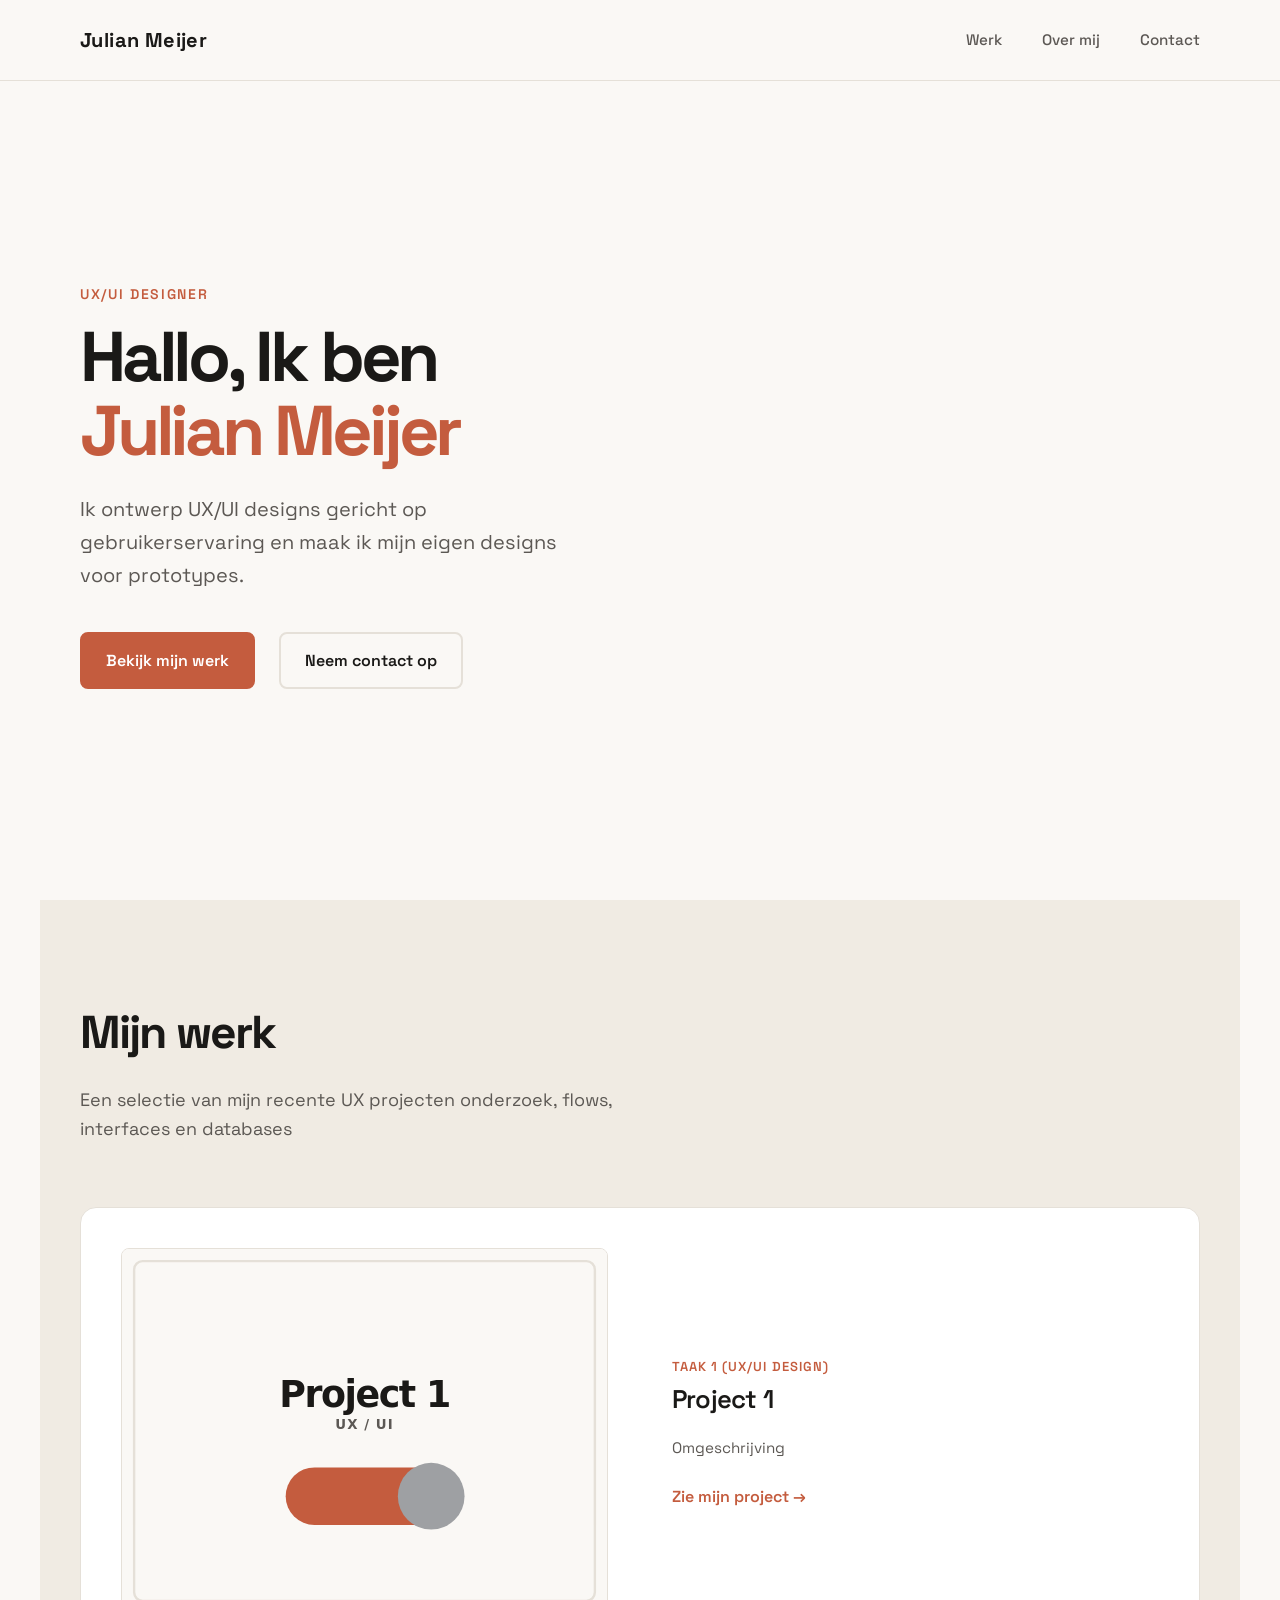
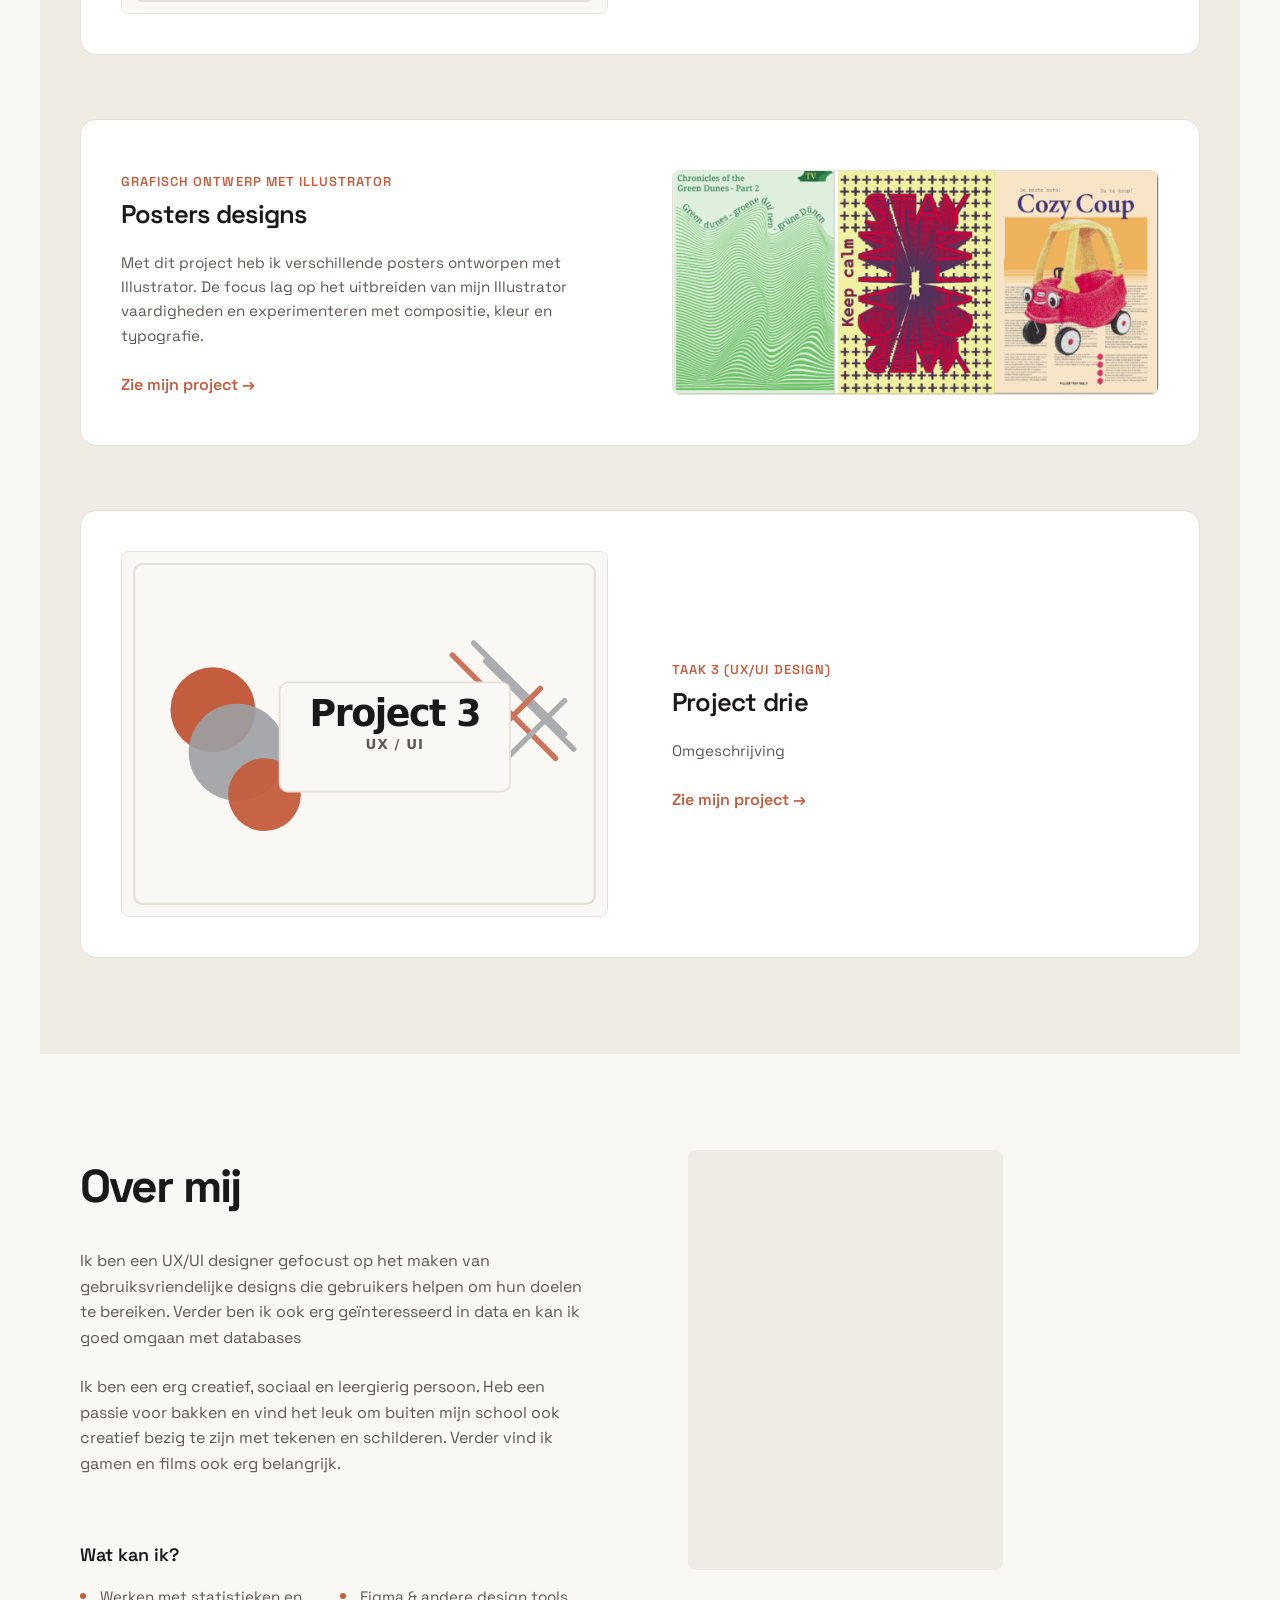
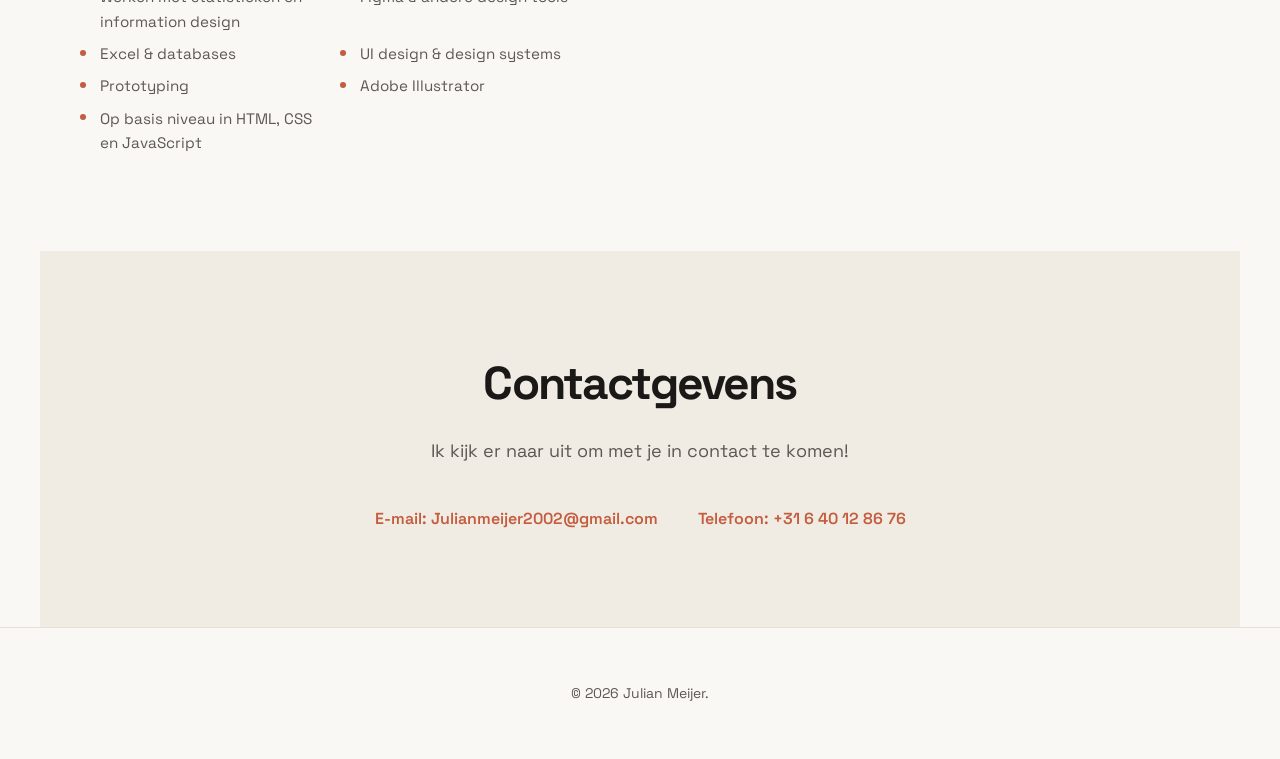
==== index.html @ 234d427e "Add files via upload" ====
<!DOCTYPE html>
<html lang="nl">
<head>
    <meta charset="UTF-8">
    <meta name="viewport" content="width=device-width, initial-scale=1.0">
    <title>Julian Meijer — UX Designer</title>
    <meta name="description" content="Portfolio van Julian Meijer — UX design, user research en product design.">
    <link rel="preconnect" href="https://fonts.googleapis.com">
    <link rel="preconnect" href="https://fonts.gstatic.com" crossorigin>
    <link href="https://fonts.googleapis.com/css2?family=Space+Grotesk:wght@300;400;500;600;700&display=swap" rel="stylesheet">
    <link rel="stylesheet" href="styles.css">
</head>
<body>
    <header class="header">
        <nav class="nav">
            <a href="#" class="logo">Julian Meijer</a>
            <ul class="nav-links">
                <li><a href="#work">Werk</a></li>
                <li><a href="#about">Over mij</a></li>
                <li><a href="#contact">Contact</a></li>
            </ul>
            <button class="nav-toggle" aria-label="Menu openen">
                <span></span>
                <span></span>
                <span></span>
            </button>
        </nav>
    </header>

    <main>
        <section class="hero">
            <p class="hero-label">UX/UI Designer</p>
            <h1 class="hero-title">Hallo, Ik ben<span class="name">Julian Meijer</span></h1>
            <p class="hero-desc">Ik ontwerp UX/UI designs gericht op gebruikerservaring en maak ik mijn eigen designs voor prototypes. </p>
            <div class="hero-cta">
                <a href="#work" class="btn btn-primary">Bekijk mijn werk</a>
                <a href="#contact" class="btn btn-ghost">Neem contact op</a>
            </div>
        </section>

        <section id="work" class="section work">
            <h2 class="section-title">Mijn werk</h2>
            <p class="section-intro">Een selectie van mijn recente UX projecten onderzoek, flows, interfaces en databases</p>

            <div class="projects">
                <article class="project-card" data-aos>
                    <div class="project-image">
                        <img class="project-image-img" src="assets/project-1.svg" alt="Project 1 cover">
                    </div>
                    <div class="project-content">
                        <span class="project-meta">TAAK 1 (UX/UI Design)</span>
                        <h3 class="project-title">Project 1</h3>
                        <p class="project-desc"> Omgeschrijving</p>
                        <a href="#" class="project-link">Zie mijn project →</a>
                    </div>
                </article>

                <article class="project-card" data-aos>
                    <div class="project-image">
                        <img class="project-image-img" src="assets/project_2.png" alt="Project 2 cover">
                    </div>
                    <div class="project-content">
                        <span class="project-meta">Grafisch ontwerp met illustrator</span>
                        <h3 class="project-title">Posters designs</h3>
                        <p class="project-desc"> Met dit project heb ik verschillende posters ontworpen met Illustrator. De focus lag op het uitbreiden van mijn Illustrator vaardigheden en experimenteren met compositie, kleur en typografie.</p>
                        <a href="project2.html" class="project-link">Zie mijn project →</a>
                    </div>
                </article>

                <article class="project-card" data-aos>
                    <div class="project-image">
                        <img class="project-image-img" src="assets/project-3.svg" alt="Project 3 cover">
                    </div>
                    <div class="project-content">
                        <span class="project-meta">TAAK 3 (UX/UI Design)</span>
                        <h3 class="project-title">Project drie</h3>
                        <p class="project-desc"> Omgeschrijving</p>
                        <a href="#" class="project-link">Zie mijn project →</a>
                    </div>
                </article>
            </div>
        </section>

        <section id="about" class="section about">
            <div class="about-grid">
                <div class="about-content">
                    <h2 class="section-title">Over mij</h2>
                    <p class="about-text">Ik ben een UX/UI designer gefocust op het maken van gebruiksvriendelijke designs die gebruikers helpen om hun doelen te bereiken. Verder ben ik ook erg geïnteresseerd in data en kan ik goed omgaan met databases</p>
                    <p class="about-text">Ik ben een erg creatief, sociaal en leergierig persoon. Heb een passie voor bakken en vind het leuk om buiten mijn school ook creatief bezig te zijn met tekenen en schilderen. Verder vind ik gamen en films ook erg belangrijk.</p>
                    <div class="skills">
                        <h3 class="skills-title">Wat kan ik?</h3>
                        <ul class="skills-list">
                            <li>Werken met statistieken en information design</li>
                            <li>Figma & andere design tools</li>
                            <li>Excel & databases</li>
                            <li>UI design & design systems</li>
                            <li>Prototyping</li>
                            <li>Adobe Illustrator</li>
                            <li>Op basis niveau in HTML, CSS en JavaScript</li>
                        </ul>
                    </div>
                </div>
                <div class="about-visual">
                    <div class="about-image-placeholder">
                    </div>
                </div>
            </div>
        </section>

        <section id="contact" class="section contact">
            <h2 class="section-title">Contactgevens</h2>
            <p class="contact-intro">Ik kijk er naar uit om met je in contact te komen!</p>
            <div class="contact-links">
                <a href="mailto:julianmeijer2002@gmail.com" class="contact-link">E-mail: Julianmeijer2002@gmail.com</a>
                <a href="tel:+31612345678" class="contact-link">Telefoon: +31 6 40 12 86 76</a>
            </div>
        </section>
    </main>

    <footer class="footer">
        <p>© <span id="year"></span> Julian Meijer. </p>
    </footer>

    <script src="script.js"></script>
</body>
</html>
---- styles.css ----
/* --- Variables --- */
:root {
    --bg: #faf8f5;
    --bg-alt: #f0ebe3;
    --text: #1a1917;
    --text-muted: #5c5854;
    --accent: #c45c3e;
    --accent-hover: #a84a2f;
    --border: #e5e0d8;
    --white: #fff;
    --font-sans: "Space Grotesk", system-ui, -apple-system, BlinkMacSystemFont, "Segoe UI", sans-serif;
    --font-serif: "Space Grotesk", system-ui, -apple-system, BlinkMacSystemFont, "Segoe UI", sans-serif;
    --space-xs: 0.5rem;
    --space-sm: 1rem;
    --space-md: 1.5rem;
    --space-lg: 2.5rem;
    --space-xl: 4rem;
    --space-2xl: 6rem;
    --radius: 8px;
    --radius-lg: 16px;
    --transition: 0.2s ease;
}

/* --- Reset & base --- */
*, *::before, *::after {
    box-sizing: border-box;
}

html {
    scroll-behavior: smooth;
}

body {
    margin: 0;
    font-family: var(--font-sans);
    font-size: 1rem;
    line-height: 1.6;
    color: var(--text);
    background: var(--bg);
    -webkit-font-smoothing: antialiased;
}

a {
    color: inherit;
    text-decoration: none;
}

ul {
    list-style: none;
    margin: 0;
    padding: 0;
}

img {
    max-width: 100%;
    height: auto;
    display: block;
}

.project-image-img {
    width: 100%;
    height: auto;
    border-radius: var(--radius);
    border: 1px solid var(--border);
}

/* Specifiek: afbeelding in project 2 iets compacter */
.project-card:nth-child(2) .project-image-img {
    max-height: 260px;
    margin-inline: auto;
    object-fit: contain;
}

/* Poster-galerij op project2-pagina */
.poster-gallery {
    display: grid;
    grid-template-columns: repeat(3, 1fr);
    gap: var(--space-md);
}

.poster-gallery .project-image-img {
    max-height: 420px;
    object-fit: contain;
    background: var(--bg);
}

@media (max-width: 900px) {
    .poster-gallery {
        grid-template-columns: 1fr;
    }
}

/* --- Header & nav --- */
.header {
    position: fixed;
    top: 0;
    left: 0;
    right: 0;
    z-index: 100;
    background: rgba(250, 248, 245, 0.9);
    backdrop-filter: blur(10px);
    border-bottom: 1px solid var(--border);
}

.nav {
    position: relative;
    display: flex;
    align-items: center;
    justify-content: space-between;
    max-width: 1200px;
    margin: 0 auto;
    padding: var(--space-md) var(--space-lg);
}

.logo {
    font-family: var(--font-serif);
    font-weight: 700;
    font-size: 1.25rem;
    letter-spacing: 0.02em;
}

.nav-links {
    display: flex;
    gap: var(--space-lg);
}

.nav-links a {
    font-size: 0.95rem;
    font-weight: 500;
    color: var(--text-muted);
    transition: color var(--transition);
}

.nav-links a:hover {
    color: var(--text);
}

.nav-toggle {
    display: none;
    flex-direction: column;
    gap: 6px;
    padding: 8px;
    background: none;
    border: none;
    cursor: pointer;
}

.nav-toggle span {
    width: 24px;
    height: 2px;
    background: var(--text);
}

/* --- Layout --- */
main {
    padding-top: 72px;
}

.section {
    max-width: 1200px;
    margin: 0 auto;
    padding: var(--space-2xl) var(--space-lg);
}

.section-title {
    font-family: var(--font-serif);
    font-size: clamp(2.1rem, 3.6vw, 2.9rem);
    font-weight: 700;
    margin: 0 0 var(--space-sm);
    letter-spacing: -0.04em;
}

.section-intro {
    font-size: 1.125rem;
    color: var(--text-muted);
    max-width: 560px;
    margin: 0 0 var(--space-xl);
}

/* --- Hero --- */
.hero {
    min-height: calc(100vh - 72px);
    display: flex;
    flex-direction: column;
    justify-content: center;
    max-width: 1200px;
    margin: 0 auto;
    padding: var(--space-2xl) var(--space-lg);
}

.hero-label {
    font-size: 0.875rem;
    font-weight: 600;
    text-transform: uppercase;
    letter-spacing: 0.12em;
    color: var(--accent);
    margin: 0 0 var(--space-sm);
}

.hero-title {
    font-family: var(--font-serif);
    font-size: clamp(2.8rem, 7vw, 4.4rem);
    font-weight: 700;
    line-height: 1.05;
    letter-spacing: -0.06em;
    margin: 0 0 var(--space-md);
}

.hero-title .name {
    display: block;
    color: var(--accent);
}

.hero-desc {
    font-size: 1.25rem;
    color: var(--text-muted);
    max-width: 520px;
    margin: 0 0 var(--space-lg);
    line-height: 1.65;
}

.hero-cta {
    display: flex;
    flex-wrap: wrap;
    gap: var(--space-md);
}

/* --- Buttons --- */
.btn {
    display: inline-flex;
    align-items: center;
    justify-content: center;
    padding: 0.875rem 1.5rem;
    font-family: var(--font-sans);
    font-size: 1rem;
    font-weight: 600;
    border-radius: var(--radius);
    transition: background var(--transition), color var(--transition), border-color var(--transition);
}

.btn-primary {
    background: var(--accent);
    color: var(--white);
    border: 2px solid var(--accent);
}

.btn-primary:hover {
    background: var(--accent-hover);
    border-color: var(--accent-hover);
}

.btn-ghost {
    background: transparent;
    color: var(--text);
    border: 2px solid var(--border);
}

.btn-ghost:hover {
    border-color: var(--text-muted);
    color: var(--text-muted);
}

/* --- Projects --- */
.work {
    background: var(--bg-alt);
}

.projects {
    display: flex;
    flex-direction: column;
    gap: var(--space-xl);
}

.project-card {
    display: grid;
    grid-template-columns: 1fr 1fr;
    gap: var(--space-xl);
    align-items: center;
    padding: var(--space-lg);
    background: var(--white);
    border-radius: var(--radius-lg);
    border: 1px solid var(--border);
    transition: box-shadow var(--transition), transform var(--transition);
}

.project-card:hover {
    box-shadow: 0 12px 40px rgba(0, 0, 0, 0.06);
}

.project-card:nth-child(even) .project-image {
    order: 2;
}

.project-card:nth-child(even) .project-content {
    order: 1;
}

.project-image-placeholder,
.about-image-placeholder {
    aspect-ratio: 4/3;
    background: var(--bg-alt);
    border-radius: var(--radius);
    display: flex;
    align-items: center;
    justify-content: center;
    color: var(--text-muted);
    font-size: 0.875rem;
}

.project-content {
    padding: var(--space-xs) 0;
}

.project-meta {
    font-size: 0.8125rem;
    font-weight: 600;
    text-transform: uppercase;
    letter-spacing: 0.08em;
    color: var(--accent);
    margin-bottom: var(--space-xs);
}

.project-title {
    font-family: var(--font-serif);
    font-size: 1.6rem;
    font-weight: 600;
    margin: 0 0 var(--space-sm);
    letter-spacing: -0.03em;
}

.project-desc {
    color: var(--text-muted);
    margin: 0 0 var(--space-md);
    font-size: 0.95rem;
}

.project-link {
    font-weight: 600;
    color: var(--accent);
    transition: color var(--transition);
}

.project-link:hover {
    color: var(--accent-hover);
}

/* --- About --- */
.about-grid {
    display: grid;
    grid-template-columns: 1fr 1fr;
    gap: var(--space-2xl);
    align-items: start;
}

.about-text {
    color: var(--text-muted);
    margin: 0 0 var(--space-md);
    max-width: 540px;
}

.about-text:first-of-type {
    margin-top: var(--space-md);
}

.skills {
    margin-top: var(--space-xl);
}

.skills-title {
    font-family: var(--font-serif);
    font-size: 1.125rem;
    font-weight: 600;
    margin: 0 0 var(--space-sm);
}

.skills-list {
    display: grid;
    grid-template-columns: 1fr 1fr;
    gap: var(--space-xs);
}

.skills-list li {
    font-size: 0.95rem;
    color: var(--text-muted);
    padding-left: 1.25rem;
    position: relative;
}

.skills-list li::before {
    content: "";
    position: absolute;
    left: 0;
    top: 0.5em;
    width: 6px;
    height: 6px;
    background: var(--accent);
    border-radius: 50%;
}

.about-image-placeholder {
    aspect-ratio: 3/4;
    max-height: 420px;
}

/* --- Contact --- */
.contact {
    background: var(--bg-alt);
    text-align: center;
}

.contact-intro {
    font-size: 1.125rem;
    color: var(--text-muted);
    margin: 0 0 var(--space-lg);
    max-width: 480px;
    margin-left: auto;
    margin-right: auto;
}

.contact-links {
    display: flex;
    flex-wrap: wrap;
    justify-content: center;
    gap: var(--space-lg);
}

.contact-link {
    font-weight: 600;
    color: var(--accent);
    transition: color var(--transition);
}

.contact-link:hover {
    color: var(--accent-hover);
}

/* --- Footer --- */
.footer {
    text-align: center;
    padding: var(--space-lg);
    font-size: 0.875rem;
    color: var(--text-muted);
    border-top: 1px solid var(--border);
}

/* --- Responsive --- */
@media (max-width: 900px) {
    .project-card,
    .project-card:nth-child(even) .project-image {
        grid-template-columns: 1fr;
        gap: var(--space-md);
    }

    .project-card:nth-child(even) .project-image,
    .project-card:nth-child(even) .project-content {
        order: unset;
    }

    .about-grid {
        grid-template-columns: 1fr;
    }

    .about-visual {
        order: -1;
    }

    .about-image-placeholder {
        max-height: 320px;
    }

    .skills-list {
        grid-template-columns: 1fr;
    }
}

@media (max-width: 640px) {
    .nav-links {
        display: none;
    }

    .nav-links.is-open {
        display: flex;
        position: absolute;
        top: 100%;
        left: 0;
        right: 0;
        flex-direction: column;
        gap: 0;
        padding: var(--space-md);
        background: var(--bg);
        border-bottom: 1px solid var(--border);
    }

    .nav-links.is-open a {
        padding: var(--space-sm);
    }

    .nav-toggle {
        display: flex;
    }

    .hero-cta {
        flex-direction: column;
    }

    .btn {
        width: 100%;
    }

    .section {
        padding: var(--space-xl) var(--space-md);
    }

    .contact-links {
        flex-direction: column;
    }
}
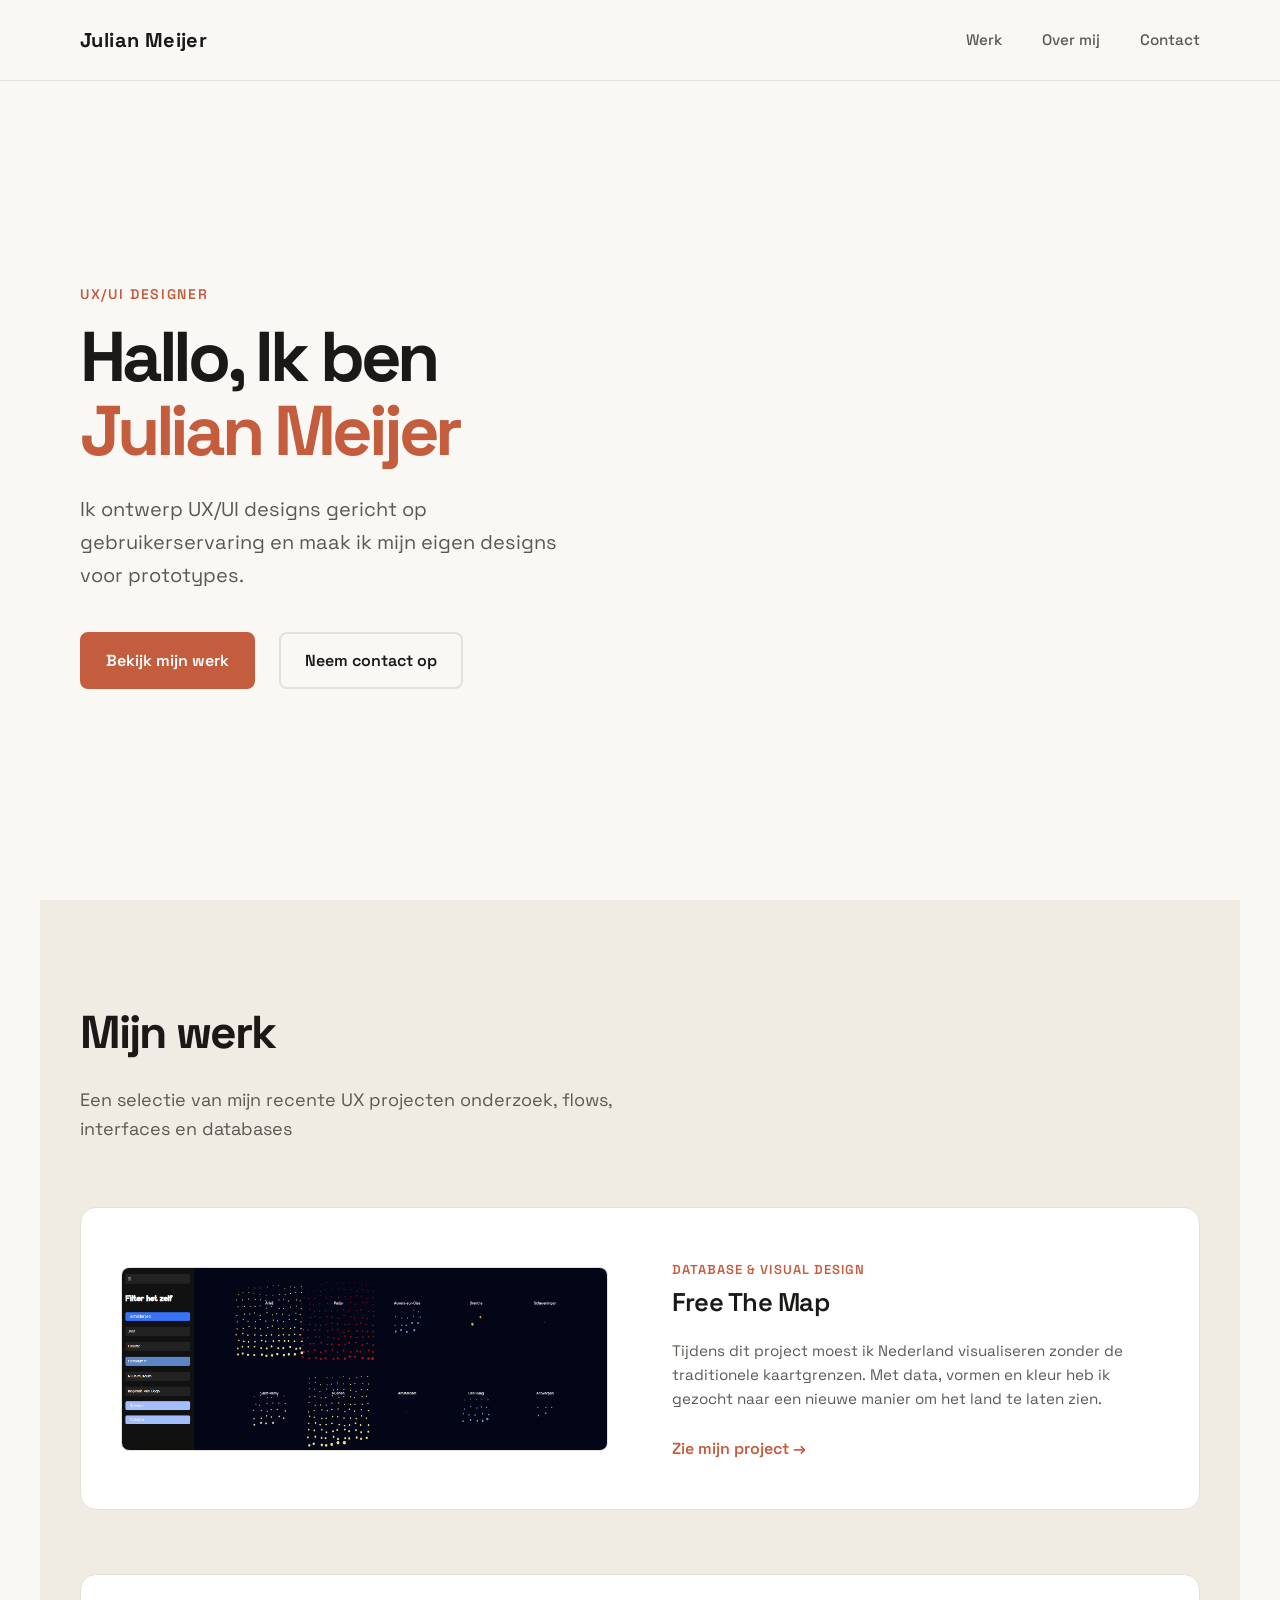
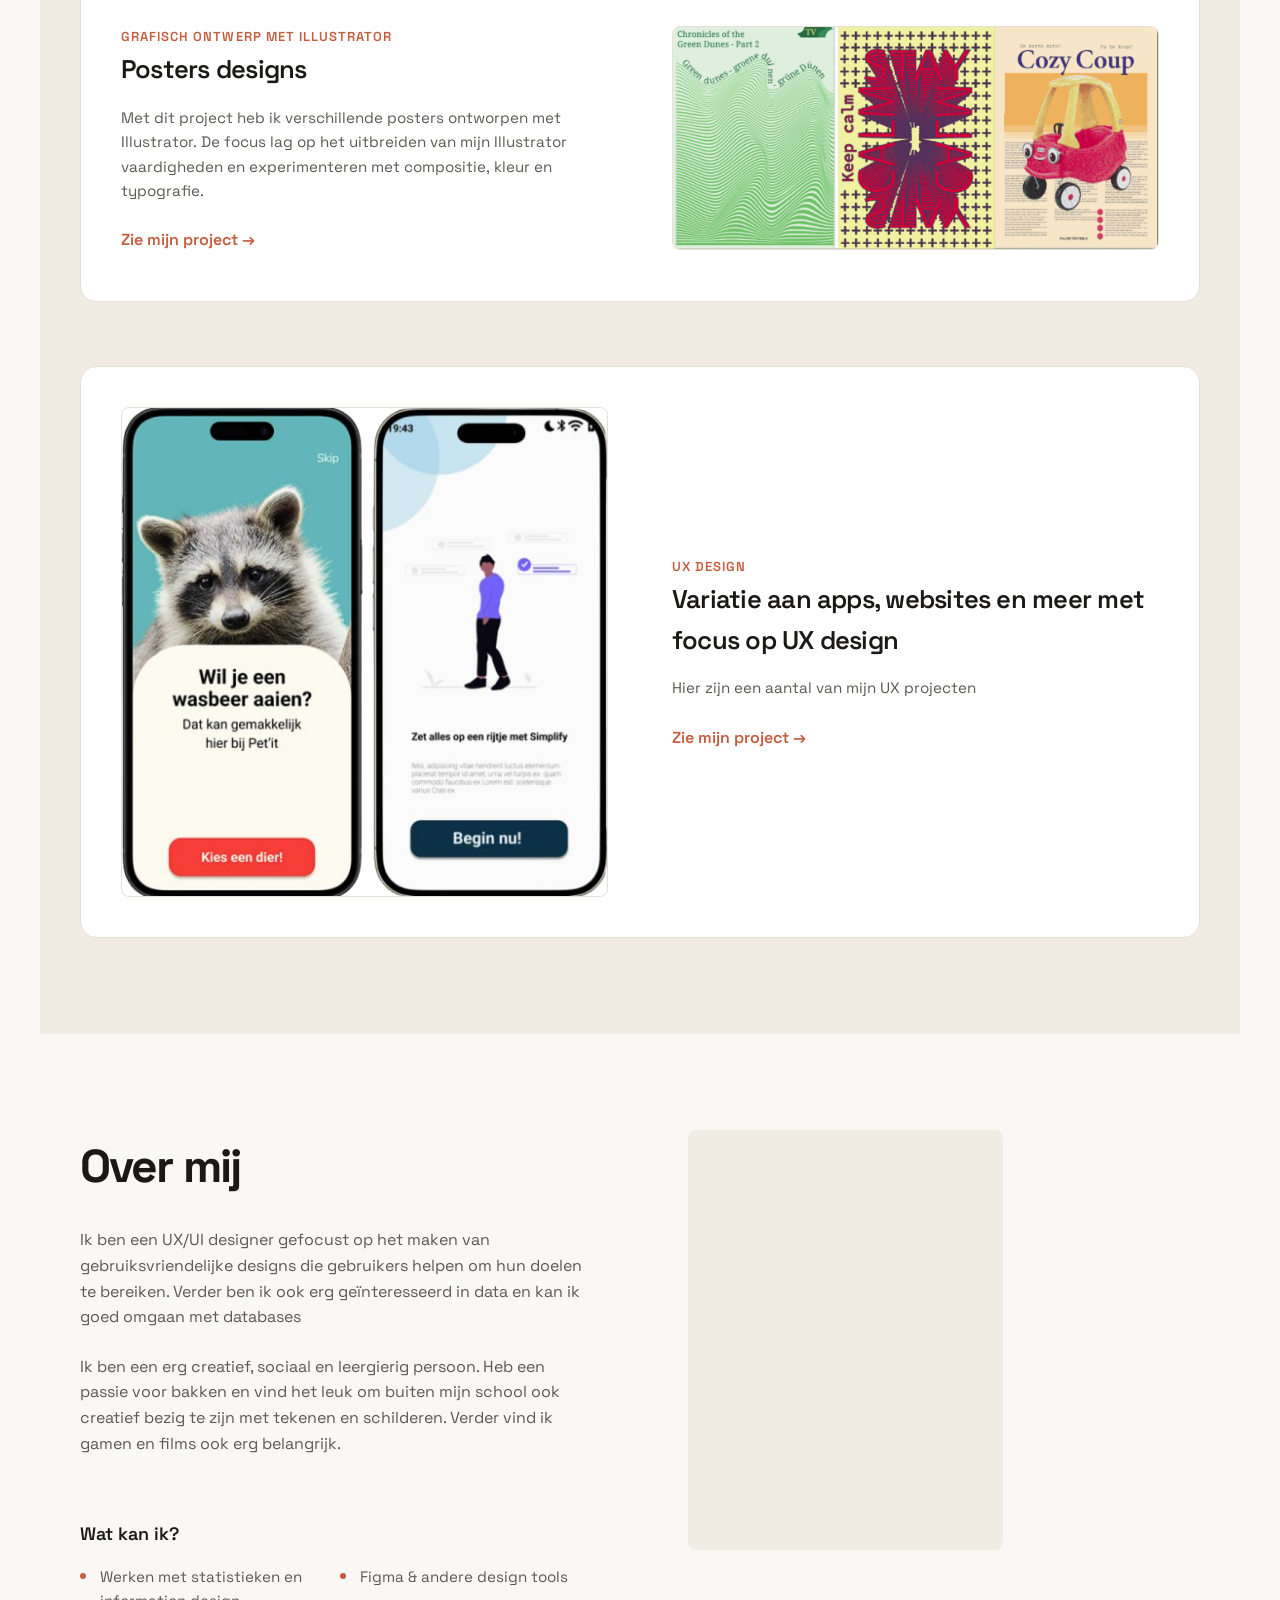
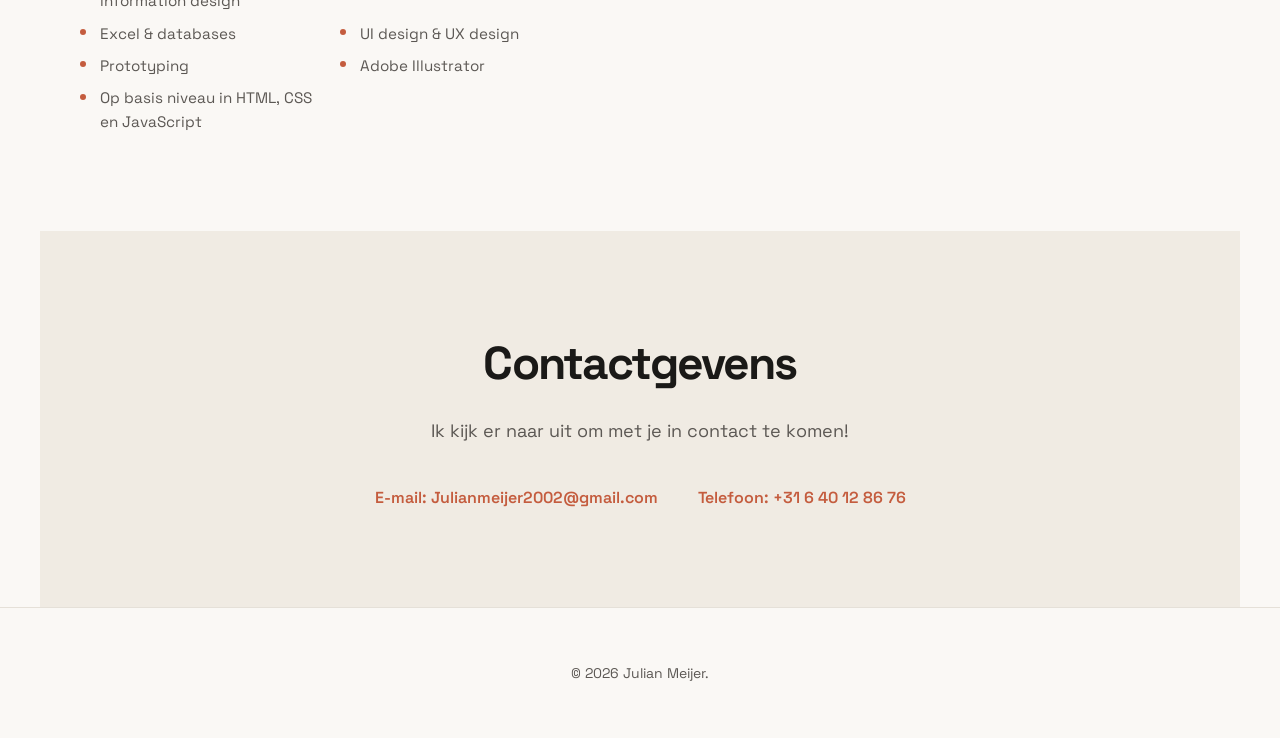
==== commit 35d34b62: "Add files via upload" ====
--- a/index.html
+++ b/index.html
@@ -45,13 +45,13 @@
             <div class="projects">
                 <article class="project-card" data-aos>
                     <div class="project-image">
-                        <img class="project-image-img" src="assets/project-1.svg" alt="Project 1 cover">
+                        <img class="project-image-img" src="assets/Project1.png" alt="Project 1 cover">
                     </div>
                     <div class="project-content">
-                        <span class="project-meta">TAAK 1 (UX/UI Design)</span>
-                        <h3 class="project-title">Project 1</h3>
-                        <p class="project-desc"> Omgeschrijving</p>
-                        <a href="#" class="project-link">Zie mijn project →</a>
+                        <span class="project-meta">Database & Visual design</span>
+                        <h3 class="project-title">Free The Map</h3>
+                        <p class="project-desc">Tijdens dit project moest ik Nederland visualiseren zonder de traditionele kaartgrenzen. Met data, vormen en kleur heb ik gezocht naar een nieuwe manier om het land te laten zien.</p>
+                        <a href="project1.html" class="project-link">Zie mijn project →</a>
                     </div>
                 </article>
 
@@ -69,13 +69,13 @@
 
                 <article class="project-card" data-aos>
                     <div class="project-image">
-                        <img class="project-image-img" src="assets/project-3.svg" alt="Project 3 cover">
+                        <img class="project-image-img" src="assets/project3.png" alt="Project 3 cover">
                     </div>
                     <div class="project-content">
-                        <span class="project-meta">TAAK 3 (UX/UI Design)</span>
-                        <h3 class="project-title">Project drie</h3>
-                        <p class="project-desc"> Omgeschrijving</p>
-                        <a href="#" class="project-link">Zie mijn project →</a>
+                        <span class="project-meta">UX Design</span>
+                        <h3 class="project-title">Variatie aan apps, websites en meer met focus op UX design</h3>
+                        <p class="project-desc">Hier zijn een aantal van mijn UX projecten</p>
+                        <a href="project3.html" class="project-link">Zie mijn project →</a>
                     </div>
                 </article>
             </div>
@@ -93,7 +93,7 @@
                             <li>Werken met statistieken en information design</li>
                             <li>Figma & andere design tools</li>
                             <li>Excel & databases</li>
-                            <li>UI design & design systems</li>
+                            <li>UI design & UX design</li>
                             <li>Prototyping</li>
                             <li>Adobe Illustrator</li>
                             <li>Op basis niveau in HTML, CSS en JavaScript</li>
--- a/styles.css
+++ b/styles.css
@@ -1,517 +1,632 @@
-/* --- Variables --- */
-:root {
-    --bg: #faf8f5;
-    --bg-alt: #f0ebe3;
-    --text: #1a1917;
-    --text-muted: #5c5854;
-    --accent: #c45c3e;
-    --accent-hover: #a84a2f;
-    --border: #e5e0d8;
-    --white: #fff;
-    --font-sans: "Space Grotesk", system-ui, -apple-system, BlinkMacSystemFont, "Segoe UI", sans-serif;
-    --font-serif: "Space Grotesk", system-ui, -apple-system, BlinkMacSystemFont, "Segoe UI", sans-serif;
-    --space-xs: 0.5rem;
-    --space-sm: 1rem;
-    --space-md: 1.5rem;
-    --space-lg: 2.5rem;
-    --space-xl: 4rem;
-    --space-2xl: 6rem;
-    --radius: 8px;
-    --radius-lg: 16px;
-    --transition: 0.2s ease;
-}
-
-/* --- Reset & base --- */
-*, *::before, *::after {
-    box-sizing: border-box;
-}
-
-html {
-    scroll-behavior: smooth;
-}
-
-body {
-    margin: 0;
-    font-family: var(--font-sans);
-    font-size: 1rem;
-    line-height: 1.6;
-    color: var(--text);
-    background: var(--bg);
-    -webkit-font-smoothing: antialiased;
-}
-
-a {
-    color: inherit;
-    text-decoration: none;
-}
-
-ul {
-    list-style: none;
-    margin: 0;
-    padding: 0;
-}
-
-img {
-    max-width: 100%;
-    height: auto;
-    display: block;
-}
-
-.project-image-img {
-    width: 100%;
-    height: auto;
-    border-radius: var(--radius);
-    border: 1px solid var(--border);
-}
-
-/* Specifiek: afbeelding in project 2 iets compacter */
-.project-card:nth-child(2) .project-image-img {
-    max-height: 260px;
-    margin-inline: auto;
-    object-fit: contain;
-}
-
-/* Poster-galerij op project2-pagina */
-.poster-gallery {
-    display: grid;
-    grid-template-columns: repeat(3, 1fr);
-    gap: var(--space-md);
-}
-
-.poster-gallery .project-image-img {
-    max-height: 420px;
-    object-fit: contain;
-    background: var(--bg);
-}
-
-@media (max-width: 900px) {
-    .poster-gallery {
-        grid-template-columns: 1fr;
-    }
-}
-
-/* --- Header & nav --- */
-.header {
-    position: fixed;
-    top: 0;
-    left: 0;
-    right: 0;
-    z-index: 100;
-    background: rgba(250, 248, 245, 0.9);
-    backdrop-filter: blur(10px);
-    border-bottom: 1px solid var(--border);
-}
-
-.nav {
-    position: relative;
-    display: flex;
-    align-items: center;
-    justify-content: space-between;
-    max-width: 1200px;
-    margin: 0 auto;
-    padding: var(--space-md) var(--space-lg);
-}
-
-.logo {
-    font-family: var(--font-serif);
-    font-weight: 700;
-    font-size: 1.25rem;
-    letter-spacing: 0.02em;
-}
-
-.nav-links {
-    display: flex;
-    gap: var(--space-lg);
-}
-
-.nav-links a {
-    font-size: 0.95rem;
-    font-weight: 500;
-    color: var(--text-muted);
-    transition: color var(--transition);
-}
-
-.nav-links a:hover {
-    color: var(--text);
-}
-
-.nav-toggle {
-    display: none;
-    flex-direction: column;
-    gap: 6px;
-    padding: 8px;
-    background: none;
-    border: none;
-    cursor: pointer;
-}
-
-.nav-toggle span {
-    width: 24px;
-    height: 2px;
-    background: var(--text);
-}
-
-/* --- Layout --- */
-main {
-    padding-top: 72px;
-}
-
-.section {
-    max-width: 1200px;
-    margin: 0 auto;
-    padding: var(--space-2xl) var(--space-lg);
-}
-
-.section-title {
-    font-family: var(--font-serif);
-    font-size: clamp(2.1rem, 3.6vw, 2.9rem);
-    font-weight: 700;
-    margin: 0 0 var(--space-sm);
-    letter-spacing: -0.04em;
-}
-
-.section-intro {
-    font-size: 1.125rem;
-    color: var(--text-muted);
-    max-width: 560px;
-    margin: 0 0 var(--space-xl);
-}
-
-/* --- Hero --- */
-.hero {
-    min-height: calc(100vh - 72px);
-    display: flex;
-    flex-direction: column;
-    justify-content: center;
-    max-width: 1200px;
-    margin: 0 auto;
-    padding: var(--space-2xl) var(--space-lg);
-}
-
-.hero-label {
-    font-size: 0.875rem;
-    font-weight: 600;
-    text-transform: uppercase;
-    letter-spacing: 0.12em;
-    color: var(--accent);
-    margin: 0 0 var(--space-sm);
-}
-
-.hero-title {
-    font-family: var(--font-serif);
-    font-size: clamp(2.8rem, 7vw, 4.4rem);
-    font-weight: 700;
-    line-height: 1.05;
-    letter-spacing: -0.06em;
-    margin: 0 0 var(--space-md);
-}
-
-.hero-title .name {
-    display: block;
-    color: var(--accent);
-}
-
-.hero-desc {
-    font-size: 1.25rem;
-    color: var(--text-muted);
-    max-width: 520px;
-    margin: 0 0 var(--space-lg);
-    line-height: 1.65;
-}
-
-.hero-cta {
-    display: flex;
-    flex-wrap: wrap;
-    gap: var(--space-md);
-}
-
-/* --- Buttons --- */
-.btn {
-    display: inline-flex;
-    align-items: center;
-    justify-content: center;
-    padding: 0.875rem 1.5rem;
-    font-family: var(--font-sans);
-    font-size: 1rem;
-    font-weight: 600;
-    border-radius: var(--radius);
-    transition: background var(--transition), color var(--transition), border-color var(--transition);
-}
-
-.btn-primary {
-    background: var(--accent);
-    color: var(--white);
-    border: 2px solid var(--accent);
-}
-
-.btn-primary:hover {
-    background: var(--accent-hover);
-    border-color: var(--accent-hover);
-}
-
-.btn-ghost {
-    background: transparent;
-    color: var(--text);
-    border: 2px solid var(--border);
-}
-
-.btn-ghost:hover {
-    border-color: var(--text-muted);
-    color: var(--text-muted);
-}
-
-/* --- Projects --- */
-.work {
-    background: var(--bg-alt);
-}
-
-.projects {
-    display: flex;
-    flex-direction: column;
-    gap: var(--space-xl);
-}
-
-.project-card {
-    display: grid;
-    grid-template-columns: 1fr 1fr;
-    gap: var(--space-xl);
-    align-items: center;
-    padding: var(--space-lg);
-    background: var(--white);
-    border-radius: var(--radius-lg);
-    border: 1px solid var(--border);
-    transition: box-shadow var(--transition), transform var(--transition);
-}
-
-.project-card:hover {
-    box-shadow: 0 12px 40px rgba(0, 0, 0, 0.06);
-}
-
-.project-card:nth-child(even) .project-image {
-    order: 2;
-}
-
-.project-card:nth-child(even) .project-content {
-    order: 1;
-}
-
-.project-image-placeholder,
-.about-image-placeholder {
-    aspect-ratio: 4/3;
-    background: var(--bg-alt);
-    border-radius: var(--radius);
-    display: flex;
-    align-items: center;
-    justify-content: center;
-    color: var(--text-muted);
-    font-size: 0.875rem;
-}
-
-.project-content {
-    padding: var(--space-xs) 0;
-}
-
-.project-meta {
-    font-size: 0.8125rem;
-    font-weight: 600;
-    text-transform: uppercase;
-    letter-spacing: 0.08em;
-    color: var(--accent);
-    margin-bottom: var(--space-xs);
-}
-
-.project-title {
-    font-family: var(--font-serif);
-    font-size: 1.6rem;
-    font-weight: 600;
-    margin: 0 0 var(--space-sm);
-    letter-spacing: -0.03em;
-}
-
-.project-desc {
-    color: var(--text-muted);
-    margin: 0 0 var(--space-md);
-    font-size: 0.95rem;
-}
-
-.project-link {
-    font-weight: 600;
-    color: var(--accent);
-    transition: color var(--transition);
-}
-
-.project-link:hover {
-    color: var(--accent-hover);
-}
-
-/* --- About --- */
-.about-grid {
-    display: grid;
-    grid-template-columns: 1fr 1fr;
-    gap: var(--space-2xl);
-    align-items: start;
-}
-
-.about-text {
-    color: var(--text-muted);
-    margin: 0 0 var(--space-md);
-    max-width: 540px;
-}
-
-.about-text:first-of-type {
-    margin-top: var(--space-md);
-}
-
-.skills {
-    margin-top: var(--space-xl);
-}
-
-.skills-title {
-    font-family: var(--font-serif);
-    font-size: 1.125rem;
-    font-weight: 600;
-    margin: 0 0 var(--space-sm);
-}
-
-.skills-list {
-    display: grid;
-    grid-template-columns: 1fr 1fr;
-    gap: var(--space-xs);
-}
-
-.skills-list li {
-    font-size: 0.95rem;
-    color: var(--text-muted);
-    padding-left: 1.25rem;
-    position: relative;
-}
-
-.skills-list li::before {
-    content: "";
-    position: absolute;
-    left: 0;
-    top: 0.5em;
-    width: 6px;
-    height: 6px;
-    background: var(--accent);
-    border-radius: 50%;
-}
-
-.about-image-placeholder {
-    aspect-ratio: 3/4;
-    max-height: 420px;
-}
-
-/* --- Contact --- */
-.contact {
-    background: var(--bg-alt);
-    text-align: center;
-}
-
-.contact-intro {
-    font-size: 1.125rem;
-    color: var(--text-muted);
-    margin: 0 0 var(--space-lg);
-    max-width: 480px;
-    margin-left: auto;
-    margin-right: auto;
-}
-
-.contact-links {
-    display: flex;
-    flex-wrap: wrap;
-    justify-content: center;
-    gap: var(--space-lg);
-}
-
-.contact-link {
-    font-weight: 600;
-    color: var(--accent);
-    transition: color var(--transition);
-}
-
-.contact-link:hover {
-    color: var(--accent-hover);
-}
-
-/* --- Footer --- */
-.footer {
-    text-align: center;
-    padding: var(--space-lg);
-    font-size: 0.875rem;
-    color: var(--text-muted);
-    border-top: 1px solid var(--border);
-}
-
-/* --- Responsive --- */
-@media (max-width: 900px) {
-    .project-card,
-    .project-card:nth-child(even) .project-image {
-        grid-template-columns: 1fr;
-        gap: var(--space-md);
-    }
-
-    .project-card:nth-child(even) .project-image,
-    .project-card:nth-child(even) .project-content {
-        order: unset;
-    }
-
-    .about-grid {
-        grid-template-columns: 1fr;
-    }
-
-    .about-visual {
-        order: -1;
-    }
-
-    .about-image-placeholder {
-        max-height: 320px;
-    }
-
-    .skills-list {
-        grid-template-columns: 1fr;
-    }
-}
-
-@media (max-width: 640px) {
-    .nav-links {
-        display: none;
-    }
-
-    .nav-links.is-open {
-        display: flex;
-        position: absolute;
-        top: 100%;
-        left: 0;
-        right: 0;
-        flex-direction: column;
-        gap: 0;
-        padding: var(--space-md);
-        background: var(--bg);
-        border-bottom: 1px solid var(--border);
-    }
-
-    .nav-links.is-open a {
-        padding: var(--space-sm);
-    }
-
-    .nav-toggle {
-        display: flex;
-    }
-
-    .hero-cta {
-        flex-direction: column;
-    }
-
-    .btn {
-        width: 100%;
-    }
-
-    .section {
-        padding: var(--space-xl) var(--space-md);
-    }
-
-    .contact-links {
-        flex-direction: column;
-    }
-}
+/* --- Variables --- */
+:root {
+    --bg: #faf8f5;
+    --bg-alt: #f0ebe3;
+    --text: #1a1917;
+    --text-muted: #5c5854;
+    --accent: #c45c3e;
+    --accent-hover: #a84a2f;
+    --border: #e5e0d8;
+    --white: #fff;
+    --font-sans: "Space Grotesk", system-ui, -apple-system, BlinkMacSystemFont, "Segoe UI", sans-serif;
+    --font-serif: "Space Grotesk", system-ui, -apple-system, BlinkMacSystemFont, "Segoe UI", sans-serif;
+    --space-xs: 0.5rem;
+    --space-sm: 1rem;
+    --space-md: 1.5rem;
+    --space-lg: 2.5rem;
+    --space-xl: 4rem;
+    --space-2xl: 6rem;
+    --radius: 8px;
+    --radius-lg: 16px;
+    --transition: 0.2s ease;
+}
+
+/* --- Reset & base --- */
+*, *::before, *::after {
+    box-sizing: border-box;
+}
+
+html {
+    scroll-behavior: smooth;
+}
+
+body {
+    margin: 0;
+    font-family: var(--font-sans);
+    font-size: 1rem;
+    line-height: 1.6;
+    color: var(--text);
+    background: var(--bg);
+    -webkit-font-smoothing: antialiased;
+}
+
+a {
+    color: inherit;
+    text-decoration: none;
+}
+
+ul {
+    list-style: none;
+    margin: 0;
+    padding: 0;
+}
+
+img {
+    max-width: 100%;
+    height: auto;
+    display: block;
+}
+
+.project-image-img {
+    width: 100%;
+    height: auto;
+    border-radius: var(--radius);
+    border: 1px solid var(--border);
+}
+
+/* Specifiek: afbeelding in project 2 iets compacter */
+.project-card:nth-child(2) .project-image-img {
+    max-height: 260px;
+    margin-inline: auto;
+    object-fit: contain;
+}
+
+/* Poster-carousel op project2-pagina */
+.poster-carousel {
+    position: relative;
+    overflow: hidden;
+}
+
+.poster-carousel-track {
+    display: flex;
+    transition: transform 0.4s var(--transition);
+}
+
+.poster-slide {
+    flex: 0 0 100%;
+    opacity: 0;
+    transition: opacity 0.3s var(--transition);
+}
+
+.poster-slide.is-active {
+    opacity: 1;
+}
+
+.poster-slide .project-image-img {
+    max-height: 420px;
+    object-fit: contain;
+    background: var(--bg);
+}
+
+.poster-carousel-btn {
+    position: absolute;
+    top: 50%;
+    transform: translateY(-50%);
+    z-index: 2;
+    width: 32px;
+    height: 32px;
+    border-radius: 999px;
+    border: 1px solid var(--border);
+    background: rgba(250, 248, 245, 0.9);
+    color: var(--text);
+    display: flex;
+    align-items: center;
+    justify-content: center;
+    cursor: pointer;
+    font-size: 1.25rem;
+    padding: 0;
+}
+
+.poster-carousel-btn--prev {
+    left: 8px;
+}
+
+.poster-carousel-btn--next {
+    right: 8px;
+}
+
+@media (max-width: 900px) {
+    .poster-slide .project-image-img {
+        max-height: 360px;
+    }
+}
+
+.poster-caption {
+    margin-top: var(--space-sm);
+    font-size: 0.9rem;
+    color: var(--text-muted);
+}
+
+/* Lightbox (vergrote afbeelding) */
+.lightbox {
+    position: fixed;
+    inset: 0;
+    display: none;
+    align-items: center;
+    justify-content: center;
+    z-index: 200;
+}
+
+.lightbox.is-open {
+    display: flex;
+}
+
+.lightbox-backdrop {
+    position: absolute;
+    inset: 0;
+    background: rgba(0, 0, 0, 0.5);
+}
+
+.lightbox-dialog {
+    position: relative;
+    z-index: 1;
+    max-width: min(960px, 90vw);
+    max-height: min(640px, 80vh);
+    background: var(--bg);
+    border-radius: var(--radius-lg);
+    padding: var(--space-md);
+    box-shadow: 0 18px 60px rgba(0, 0, 0, 0.4);
+    display: flex;
+    flex-direction: column;
+    gap: var(--space-sm);
+}
+
+.lightbox-img {
+    width: 100%;
+    height: 100%;
+    object-fit: contain;
+    border-radius: var(--radius);
+}
+
+.lightbox-caption {
+    font-size: 0.95rem;
+    color: var(--text-muted);
+}
+
+.lightbox-close {
+    position: absolute;
+    top: 8px;
+    right: 8px;
+    width: 32px;
+    height: 32px;
+    border-radius: 999px;
+    border: 1px solid var(--border);
+    background: var(--white);
+    color: var(--text);
+    display: flex;
+    align-items: center;
+    justify-content: center;
+    cursor: pointer;
+    font-size: 1.1rem;
+}
+
+/* --- Header & nav --- */
+.header {
+    position: fixed;
+    top: 0;
+    left: 0;
+    right: 0;
+    z-index: 100;
+    background: rgba(250, 248, 245, 0.9);
+    backdrop-filter: blur(10px);
+    border-bottom: 1px solid var(--border);
+}
+
+.nav {
+    position: relative;
+    display: flex;
+    align-items: center;
+    justify-content: space-between;
+    max-width: 1200px;
+    margin: 0 auto;
+    padding: var(--space-md) var(--space-lg);
+}
+
+.logo {
+    font-family: var(--font-serif);
+    font-weight: 700;
+    font-size: 1.25rem;
+    letter-spacing: 0.02em;
+}
+
+.nav-links {
+    display: flex;
+    gap: var(--space-lg);
+}
+
+.nav-links a {
+    font-size: 0.95rem;
+    font-weight: 500;
+    color: var(--text-muted);
+    transition: color var(--transition);
+}
+
+.nav-links a:hover {
+    color: var(--text);
+}
+
+.nav-toggle {
+    display: none;
+    flex-direction: column;
+    gap: 6px;
+    padding: 8px;
+    background: none;
+    border: none;
+    cursor: pointer;
+}
+
+.nav-toggle span {
+    width: 24px;
+    height: 2px;
+    background: var(--text);
+}
+
+/* --- Layout --- */
+main {
+    padding-top: 72px;
+}
+
+.section {
+    max-width: 1200px;
+    margin: 0 auto;
+    padding: var(--space-2xl) var(--space-lg);
+}
+
+.section-title {
+    font-family: var(--font-serif);
+    font-size: clamp(2.1rem, 3.6vw, 2.9rem);
+    font-weight: 700;
+    margin: 0 0 var(--space-sm);
+    letter-spacing: -0.04em;
+}
+
+.section-intro {
+    font-size: 1.125rem;
+    color: var(--text-muted);
+    max-width: 560px;
+    margin: 0 0 var(--space-xl);
+}
+
+/* --- Hero --- */
+.hero {
+    min-height: calc(100vh - 72px);
+    display: flex;
+    flex-direction: column;
+    justify-content: center;
+    max-width: 1200px;
+    margin: 0 auto;
+    padding: var(--space-2xl) var(--space-lg);
+}
+
+.hero-label {
+    font-size: 0.875rem;
+    font-weight: 600;
+    text-transform: uppercase;
+    letter-spacing: 0.12em;
+    color: var(--accent);
+    margin: 0 0 var(--space-sm);
+}
+
+.hero-title {
+    font-family: var(--font-serif);
+    font-size: clamp(2.8rem, 7vw, 4.4rem);
+    font-weight: 700;
+    line-height: 1.05;
+    letter-spacing: -0.06em;
+    margin: 0 0 var(--space-md);
+}
+
+.hero-title .name {
+    display: block;
+    color: var(--accent);
+}
+
+.hero-desc {
+    font-size: 1.25rem;
+    color: var(--text-muted);
+    max-width: 520px;
+    margin: 0 0 var(--space-lg);
+    line-height: 1.65;
+}
+
+.hero-cta {
+    display: flex;
+    flex-wrap: wrap;
+    gap: var(--space-md);
+}
+
+/* --- Buttons --- */
+.btn {
+    display: inline-flex;
+    align-items: center;
+    justify-content: center;
+    padding: 0.875rem 1.5rem;
+    font-family: var(--font-sans);
+    font-size: 1rem;
+    font-weight: 600;
+    border-radius: var(--radius);
+    transition: background var(--transition), color var(--transition), border-color var(--transition);
+}
+
+.btn-primary {
+    background: var(--accent);
+    color: var(--white);
+    border: 2px solid var(--accent);
+}
+
+.btn-primary:hover {
+    background: var(--accent-hover);
+    border-color: var(--accent-hover);
+}
+
+.btn-ghost {
+    background: transparent;
+    color: var(--text);
+    border: 2px solid var(--border);
+}
+
+.btn-ghost:hover {
+    border-color: var(--text-muted);
+    color: var(--text-muted);
+}
+
+/* --- Projects --- */
+.work {
+    background: var(--bg-alt);
+}
+
+.projects {
+    display: flex;
+    flex-direction: column;
+    gap: var(--space-xl);
+}
+
+.project-card {
+    display: grid;
+    grid-template-columns: 1fr 1fr;
+    gap: var(--space-xl);
+    align-items: center;
+    padding: var(--space-lg);
+    background: var(--white);
+    border-radius: var(--radius-lg);
+    border: 1px solid var(--border);
+    transition: box-shadow var(--transition), transform var(--transition);
+}
+
+.project-card:hover {
+    box-shadow: 0 12px 40px rgba(0, 0, 0, 0.06);
+}
+
+.project-card:nth-child(even) .project-image {
+    order: 2;
+}
+
+.project-card:nth-child(even) .project-content {
+    order: 1;
+}
+
+.project-image-placeholder,
+.about-image-placeholder {
+    aspect-ratio: 4/3;
+    background: var(--bg-alt);
+    border-radius: var(--radius);
+    display: flex;
+    align-items: center;
+    justify-content: center;
+    color: var(--text-muted);
+    font-size: 0.875rem;
+}
+
+.project-content {
+    padding: var(--space-xs) 0;
+}
+
+.project-meta {
+    font-size: 0.8125rem;
+    font-weight: 600;
+    text-transform: uppercase;
+    letter-spacing: 0.08em;
+    color: var(--accent);
+    margin-bottom: var(--space-xs);
+}
+
+.project-title {
+    font-family: var(--font-serif);
+    font-size: 1.6rem;
+    font-weight: 600;
+    margin: 0 0 var(--space-sm);
+    letter-spacing: -0.03em;
+}
+
+.project-desc {
+    color: var(--text-muted);
+    margin: 0 0 var(--space-md);
+    font-size: 0.95rem;
+}
+
+.project-link {
+    font-weight: 600;
+    color: var(--accent);
+    transition: color var(--transition);
+}
+
+.project-link:hover {
+    color: var(--accent-hover);
+}
+
+/* --- About --- */
+.about-grid {
+    display: grid;
+    grid-template-columns: 1fr 1fr;
+    gap: var(--space-2xl);
+    align-items: start;
+}
+
+/* Zorgt dat de visual (carousel) iets lager start, ter hoogte van de eerste paragraaf */
+.work .about-visual {
+    margin-top: var(--space-md);
+}
+
+.about-text {
+    color: var(--text-muted);
+    margin: 0 0 var(--space-md);
+    max-width: 540px;
+}
+
+.about-text:first-of-type {
+    margin-top: var(--space-md);
+}
+
+.skills {
+    margin-top: var(--space-xl);
+}
+
+.skills-title {
+    font-family: var(--font-serif);
+    font-size: 1.125rem;
+    font-weight: 600;
+    margin: 0 0 var(--space-sm);
+}
+
+.skills-list {
+    display: grid;
+    grid-template-columns: 1fr 1fr;
+    gap: var(--space-xs);
+}
+
+.skills-list li {
+    font-size: 0.95rem;
+    color: var(--text-muted);
+    padding-left: 1.25rem;
+    position: relative;
+}
+
+.skills-list li::before {
+    content: "";
+    position: absolute;
+    left: 0;
+    top: 0.5em;
+    width: 6px;
+    height: 6px;
+    background: var(--accent);
+    border-radius: 50%;
+}
+
+.about-image-placeholder {
+    aspect-ratio: 3/4;
+    max-height: 420px;
+}
+
+/* --- Contact --- */
+.contact {
+    background: var(--bg-alt);
+    text-align: center;
+}
+
+.contact-intro {
+    font-size: 1.125rem;
+    color: var(--text-muted);
+    margin: 0 0 var(--space-lg);
+    max-width: 480px;
+    margin-left: auto;
+    margin-right: auto;
+}
+
+.contact-links {
+    display: flex;
+    flex-wrap: wrap;
+    justify-content: center;
+    gap: var(--space-lg);
+}
+
+.contact-link {
+    font-weight: 600;
+    color: var(--accent);
+    transition: color var(--transition);
+}
+
+.contact-link:hover {
+    color: var(--accent-hover);
+}
+
+/* --- Footer --- */
+.footer {
+    text-align: center;
+    padding: var(--space-lg);
+    font-size: 0.875rem;
+    color: var(--text-muted);
+    border-top: 1px solid var(--border);
+}
+
+/* --- Responsive --- */
+@media (max-width: 900px) {
+    .project-card,
+    .project-card:nth-child(even) .project-image {
+        grid-template-columns: 1fr;
+        gap: var(--space-md);
+    }
+
+    .project-card:nth-child(even) .project-image,
+    .project-card:nth-child(even) .project-content {
+        order: unset;
+    }
+
+    .about-grid {
+        grid-template-columns: 1fr;
+    }
+
+    .about-visual {
+        order: -1;
+    }
+
+    .about-image-placeholder {
+        max-height: 320px;
+    }
+
+    .skills-list {
+        grid-template-columns: 1fr;
+    }
+}
+
+@media (max-width: 640px) {
+    .nav-links {
+        display: none;
+    }
+
+    .nav-links.is-open {
+        display: flex;
+        position: absolute;
+        top: 100%;
+        left: 0;
+        right: 0;
+        flex-direction: column;
+        gap: 0;
+        padding: var(--space-md);
+        background: var(--bg);
+        border-bottom: 1px solid var(--border);
+    }
+
+    .nav-links.is-open a {
+        padding: var(--space-sm);
+    }
+
+    .nav-toggle {
+        display: flex;
+    }
+
+    .hero-cta {
+        flex-direction: column;
+    }
+
+    .btn {
+        width: 100%;
+    }
+
+    .section {
+        padding: var(--space-xl) var(--space-md);
+    }
+
+    .contact-links {
+        flex-direction: column;
+    }
+}
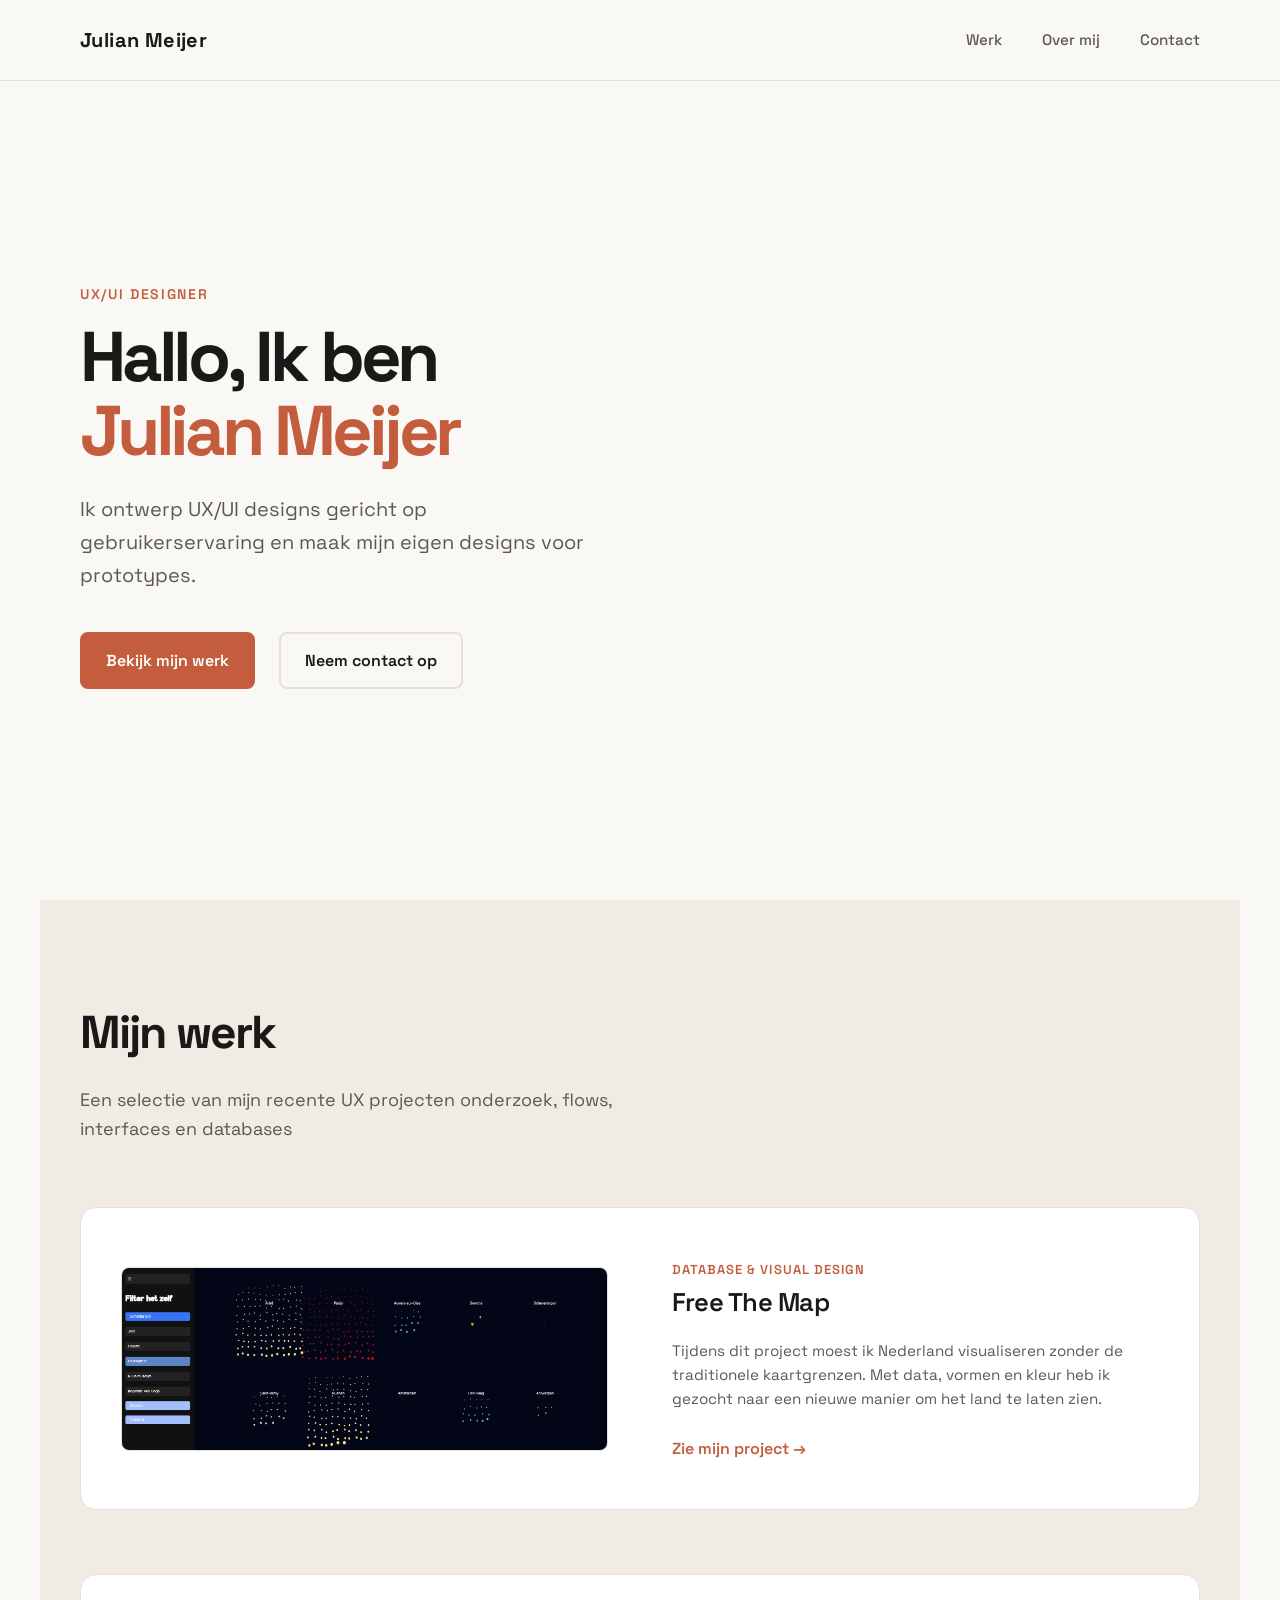
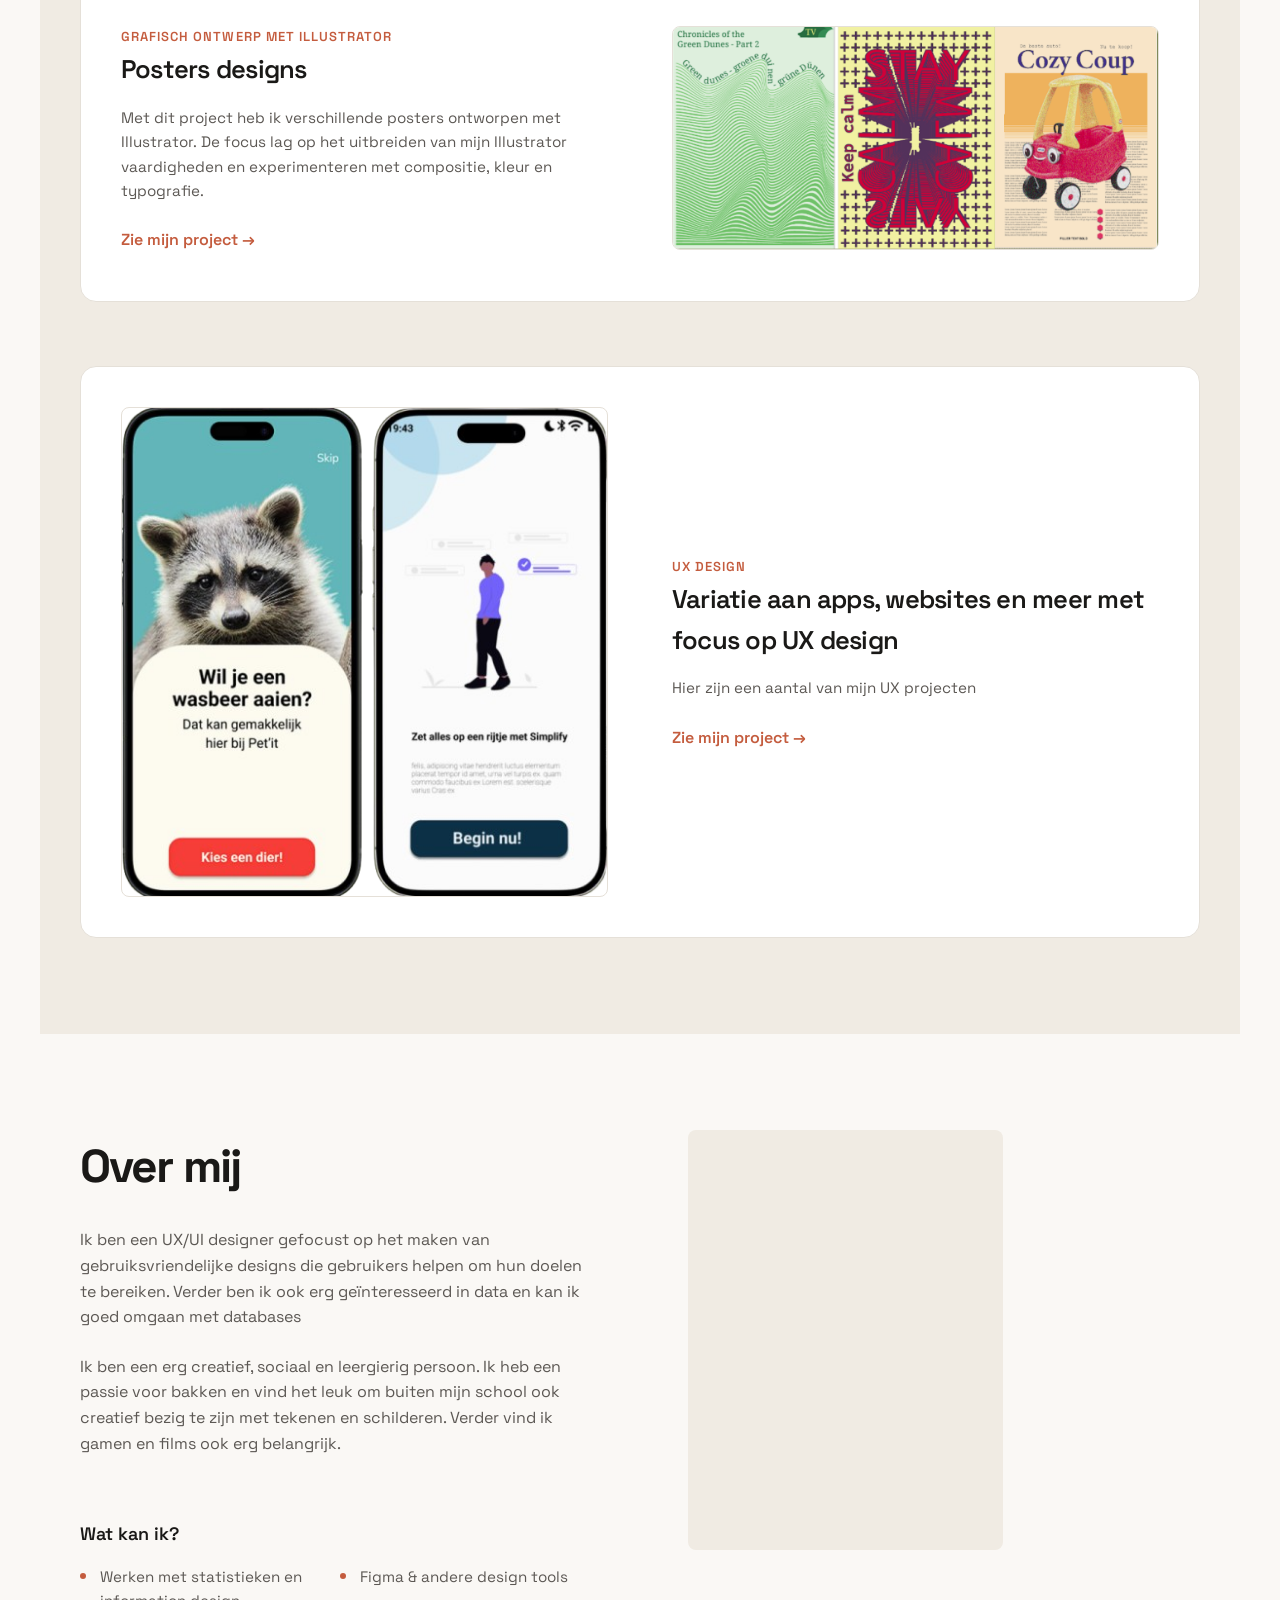
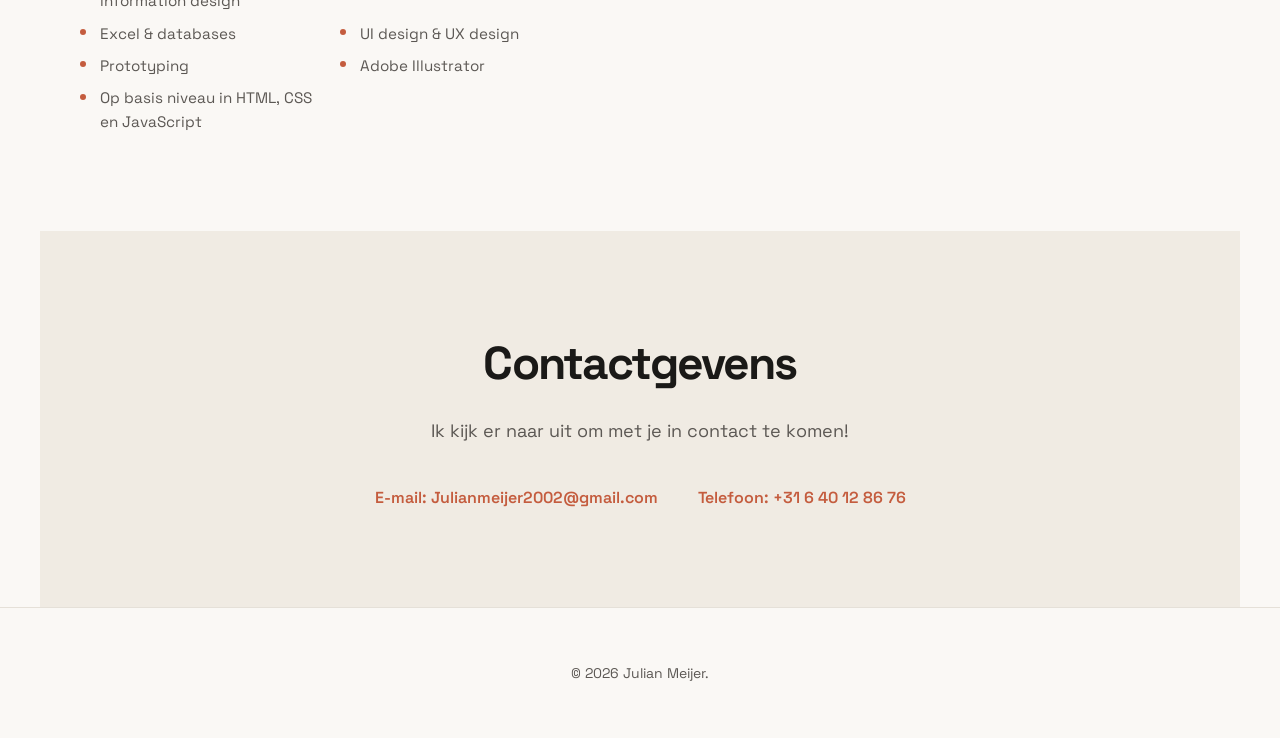
==== commit df445bcc: "Add files via upload" ====
--- a/index.html
+++ b/index.html
@@ -31,7 +31,7 @@
         <section class="hero">
             <p class="hero-label">UX/UI Designer</p>
             <h1 class="hero-title">Hallo, Ik ben<span class="name">Julian Meijer</span></h1>
-            <p class="hero-desc">Ik ontwerp UX/UI designs gericht op gebruikerservaring en maak ik mijn eigen designs voor prototypes. </p>
+            <p class="hero-desc">Ik ontwerp UX/UI designs gericht op gebruikerservaring en maak mijn eigen designs voor prototypes. </p>
             <div class="hero-cta">
                 <a href="#work" class="btn btn-primary">Bekijk mijn werk</a>
                 <a href="#contact" class="btn btn-ghost">Neem contact op</a>
@@ -86,7 +86,7 @@
                 <div class="about-content">
                     <h2 class="section-title">Over mij</h2>
                     <p class="about-text">Ik ben een UX/UI designer gefocust op het maken van gebruiksvriendelijke designs die gebruikers helpen om hun doelen te bereiken. Verder ben ik ook erg geïnteresseerd in data en kan ik goed omgaan met databases</p>
-                    <p class="about-text">Ik ben een erg creatief, sociaal en leergierig persoon. Heb een passie voor bakken en vind het leuk om buiten mijn school ook creatief bezig te zijn met tekenen en schilderen. Verder vind ik gamen en films ook erg belangrijk.</p>
+                    <p class="about-text">Ik ben een erg creatief, sociaal en leergierig persoon. Ik heb een passie voor bakken en vind het leuk om buiten mijn school ook creatief bezig te zijn met tekenen en schilderen. Verder vind ik gamen en films ook erg belangrijk.</p>
                     <div class="skills">
                         <h3 class="skills-title">Wat kan ik?</h3>
                         <ul class="skills-list">
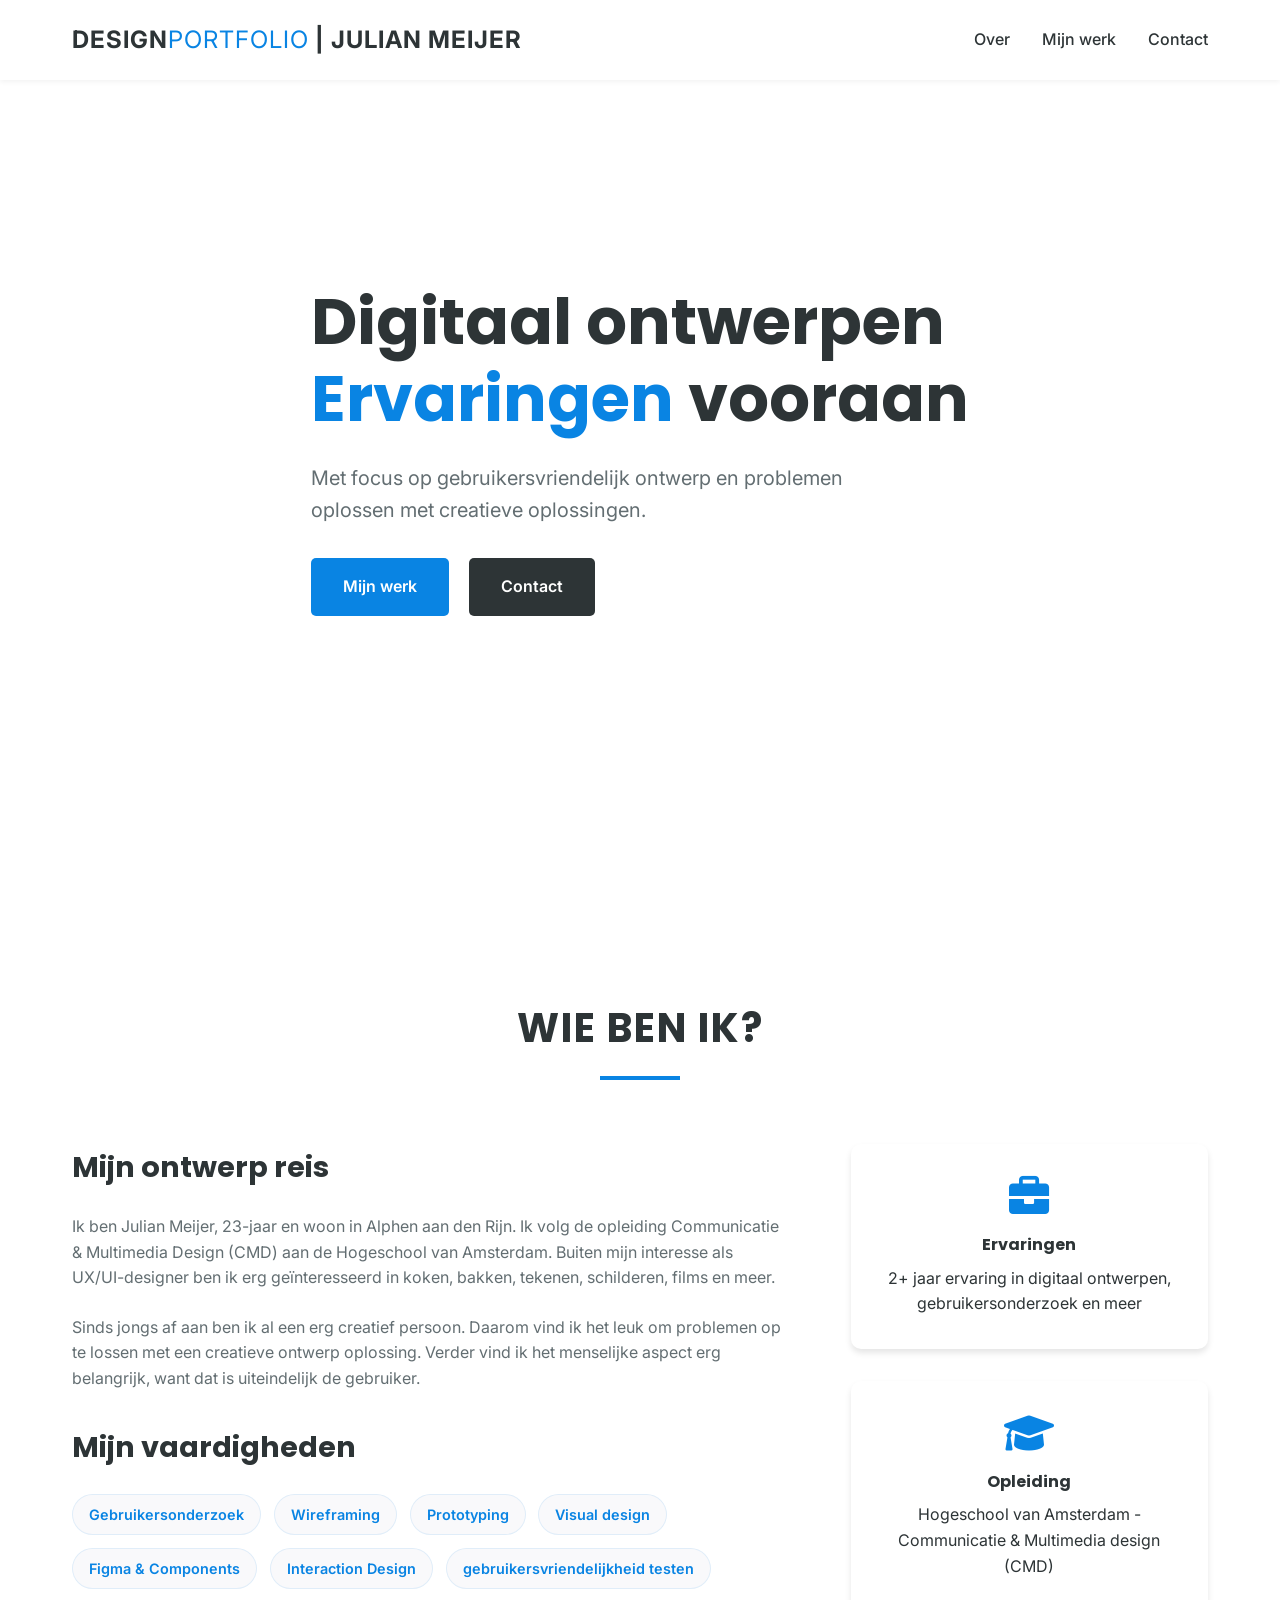
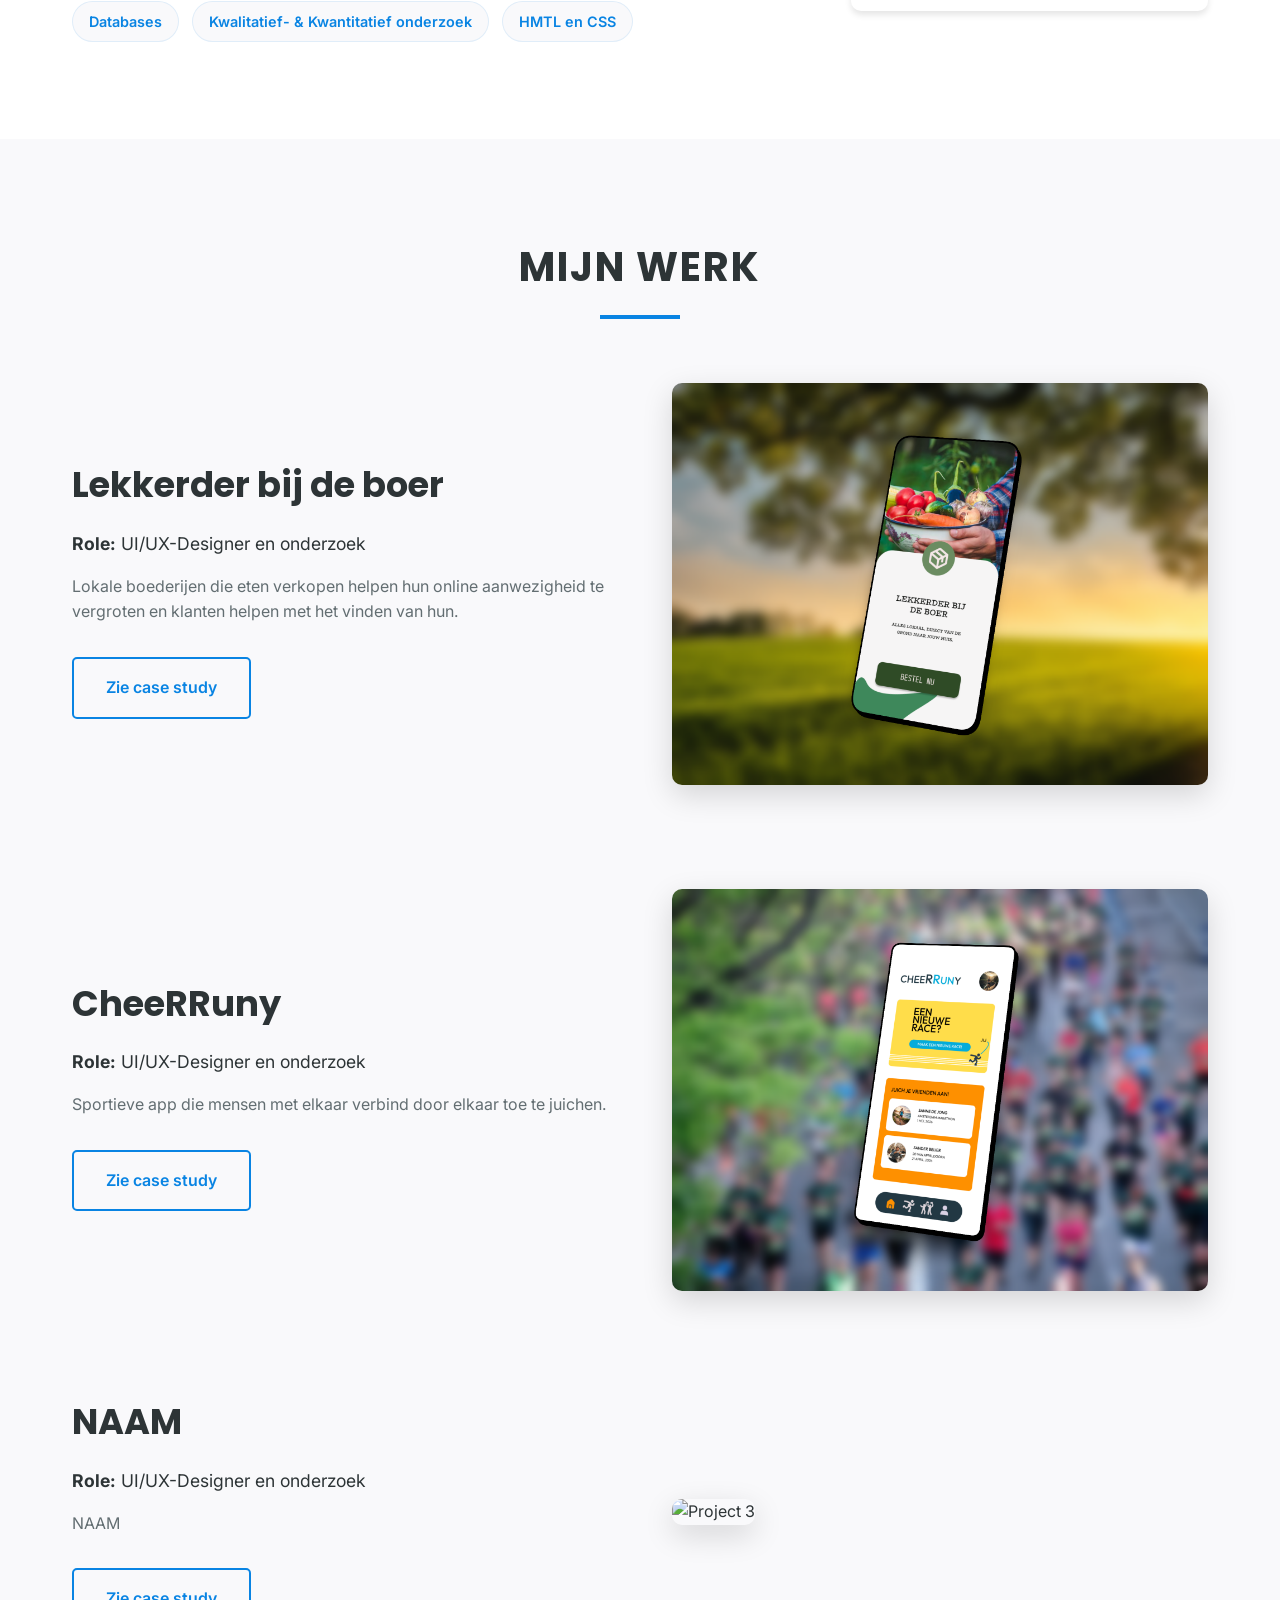
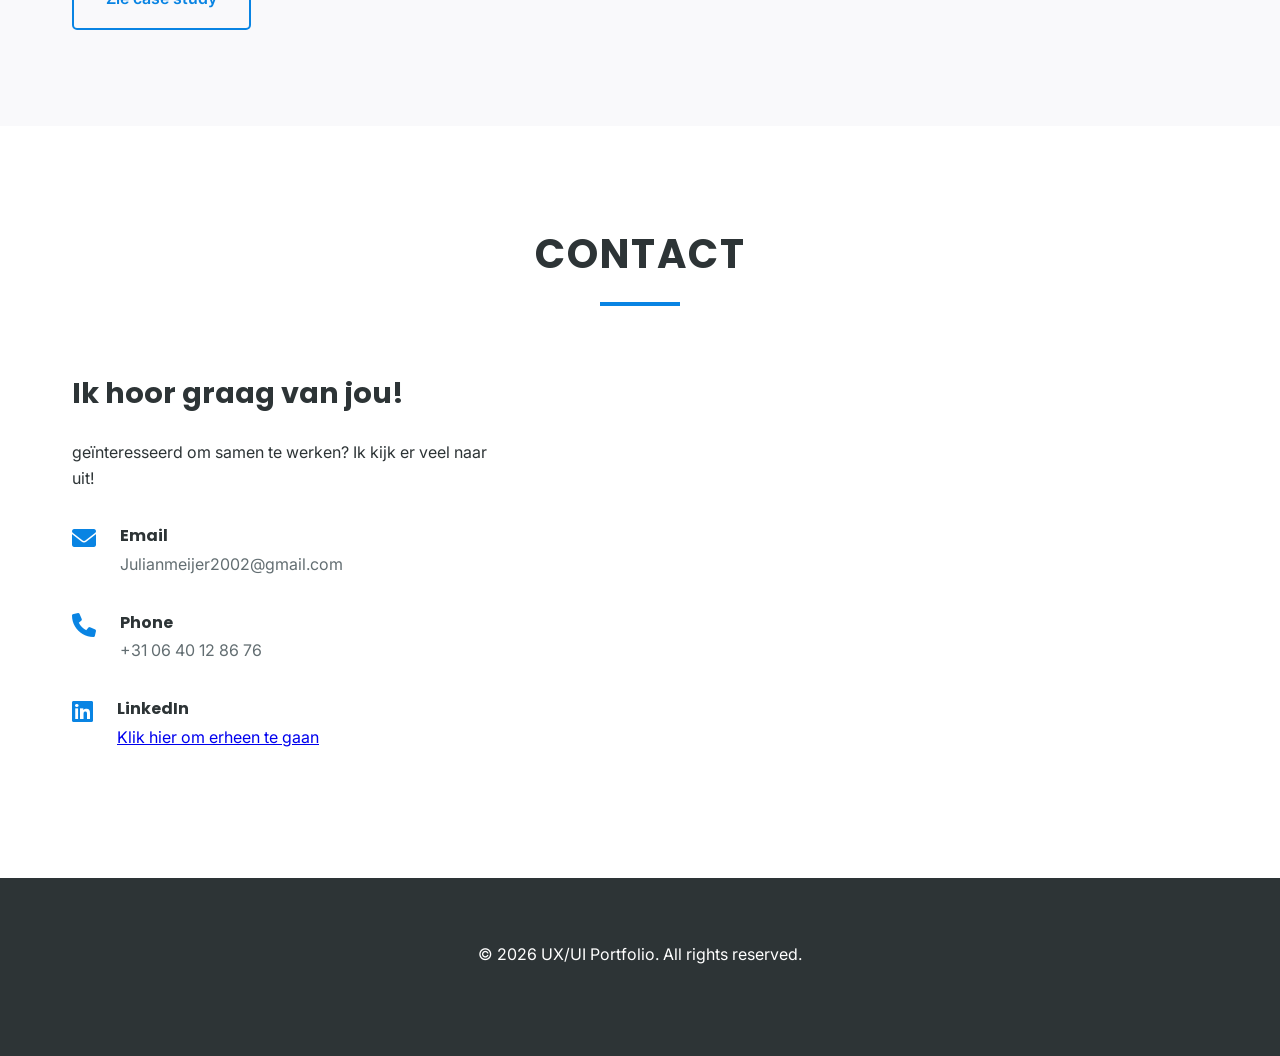
==== commit 22dd29f3: "Add files via upload" ====
--- a/index.html
+++ b/index.html
@@ -1,126 +1,205 @@
-<!DOCTYPE html>
-<html lang="nl">
-<head>
-    <meta charset="UTF-8">
-    <meta name="viewport" content="width=device-width, initial-scale=1.0">
-    <title>Julian Meijer — UX Designer</title>
-    <meta name="description" content="Portfolio van Julian Meijer — UX design, user research en product design.">
-    <link rel="preconnect" href="https://fonts.googleapis.com">
-    <link rel="preconnect" href="https://fonts.gstatic.com" crossorigin>
-    <link href="https://fonts.googleapis.com/css2?family=Space+Grotesk:wght@300;400;500;600;700&display=swap" rel="stylesheet">
-    <link rel="stylesheet" href="styles.css">
-</head>
-<body>
-    <header class="header">
-        <nav class="nav">
-            <a href="#" class="logo">Julian Meijer</a>
-            <ul class="nav-links">
-                <li><a href="#work">Werk</a></li>
-                <li><a href="#about">Over mij</a></li>
-                <li><a href="#contact">Contact</a></li>
-            </ul>
-            <button class="nav-toggle" aria-label="Menu openen">
-                <span></span>
-                <span></span>
-                <span></span>
-            </button>
-        </nav>
-    </header>
-
-    <main>
-        <section class="hero">
-            <p class="hero-label">UX/UI Designer</p>
-            <h1 class="hero-title">Hallo, Ik ben<span class="name">Julian Meijer</span></h1>
-            <p class="hero-desc">Ik ontwerp UX/UI designs gericht op gebruikerservaring en maak mijn eigen designs voor prototypes. </p>
-            <div class="hero-cta">
-                <a href="#work" class="btn btn-primary">Bekijk mijn werk</a>
-                <a href="#contact" class="btn btn-ghost">Neem contact op</a>
-            </div>
-        </section>
-
-        <section id="work" class="section work">
-            <h2 class="section-title">Mijn werk</h2>
-            <p class="section-intro">Een selectie van mijn recente UX projecten onderzoek, flows, interfaces en databases</p>
-
-            <div class="projects">
-                <article class="project-card" data-aos>
-                    <div class="project-image">
-                        <img class="project-image-img" src="assets/Project1.png" alt="Project 1 cover">
-                    </div>
-                    <div class="project-content">
-                        <span class="project-meta">Database & Visual design</span>
-                        <h3 class="project-title">Free The Map</h3>
-                        <p class="project-desc">Tijdens dit project moest ik Nederland visualiseren zonder de traditionele kaartgrenzen. Met data, vormen en kleur heb ik gezocht naar een nieuwe manier om het land te laten zien.</p>
-                        <a href="project1.html" class="project-link">Zie mijn project →</a>
-                    </div>
-                </article>
-
-                <article class="project-card" data-aos>
-                    <div class="project-image">
-                        <img class="project-image-img" src="assets/project_2.png" alt="Project 2 cover">
-                    </div>
-                    <div class="project-content">
-                        <span class="project-meta">Grafisch ontwerp met illustrator</span>
-                        <h3 class="project-title">Posters designs</h3>
-                        <p class="project-desc"> Met dit project heb ik verschillende posters ontworpen met Illustrator. De focus lag op het uitbreiden van mijn Illustrator vaardigheden en experimenteren met compositie, kleur en typografie.</p>
-                        <a href="project2.html" class="project-link">Zie mijn project →</a>
-                    </div>
-                </article>
-
-                <article class="project-card" data-aos>
-                    <div class="project-image">
-                        <img class="project-image-img" src="assets/project3.png" alt="Project 3 cover">
-                    </div>
-                    <div class="project-content">
-                        <span class="project-meta">UX Design</span>
-                        <h3 class="project-title">Variatie aan apps, websites en meer met focus op UX design</h3>
-                        <p class="project-desc">Hier zijn een aantal van mijn UX projecten</p>
-                        <a href="project3.html" class="project-link">Zie mijn project →</a>
-                    </div>
-                </article>
-            </div>
-        </section>
-
-        <section id="about" class="section about">
-            <div class="about-grid">
-                <div class="about-content">
-                    <h2 class="section-title">Over mij</h2>
-                    <p class="about-text">Ik ben een UX/UI designer gefocust op het maken van gebruiksvriendelijke designs die gebruikers helpen om hun doelen te bereiken. Verder ben ik ook erg geïnteresseerd in data en kan ik goed omgaan met databases</p>
-                    <p class="about-text">Ik ben een erg creatief, sociaal en leergierig persoon. Ik heb een passie voor bakken en vind het leuk om buiten mijn school ook creatief bezig te zijn met tekenen en schilderen. Verder vind ik gamen en films ook erg belangrijk.</p>
-                    <div class="skills">
-                        <h3 class="skills-title">Wat kan ik?</h3>
-                        <ul class="skills-list">
-                            <li>Werken met statistieken en information design</li>
-                            <li>Figma & andere design tools</li>
-                            <li>Excel & databases</li>
-                            <li>UI design & UX design</li>
-                            <li>Prototyping</li>
-                            <li>Adobe Illustrator</li>
-                            <li>Op basis niveau in HTML, CSS en JavaScript</li>
-                        </ul>
-                    </div>
-                </div>
-                <div class="about-visual">
-                    <div class="about-image-placeholder">
-                    </div>
-                </div>
-            </div>
-        </section>
-
-        <section id="contact" class="section contact">
-            <h2 class="section-title">Contactgevens</h2>
-            <p class="contact-intro">Ik kijk er naar uit om met je in contact te komen!</p>
-            <div class="contact-links">
-                <a href="mailto:julianmeijer2002@gmail.com" class="contact-link">E-mail: Julianmeijer2002@gmail.com</a>
-                <a href="tel:+31612345678" class="contact-link">Telefoon: +31 6 40 12 86 76</a>
-            </div>
-        </section>
-    </main>
-
-    <footer class="footer">
-        <p>© <span id="year"></span> Julian Meijer. </p>
-    </footer>
-
-    <script src="script.js"></script>
-</body>
-</html>
+<!DOCTYPE html>
+<html lang="en">
+<head>
+    <meta charset="UTF-8">
+    <meta name="viewport" content="width=device-width, initial-scale=1.0">
+    <meta name="description" content="Professional UX/UI Designer Portfolio - Showcasing innovative design solutions and user-centric experiences.">
+    <meta name="keywords" content="UX Designer, UI Designer, Product Design, Portfolio, Web Design">
+    <meta name="author" content="UX/UI Designer">
+    <title>UX/UI Portfolio | Julian Meijer</title>
+    
+    <!-- Google Fonts -->
+    <link href="https://fonts.googleapis.com/css2?family=Inter:wght@300;400;500;600;700&family=Poppins:wght@400;600;700&display=swap" rel="stylesheet">
+    
+    <!-- Font Awesome for Icons -->
+    <link rel="stylesheet" href="https://cdnjs.cloudflare.com/ajax/libs/font-awesome/6.0.0/css/all.min.css">
+    
+    <!-- Custom CSS -->
+    <link rel="stylesheet" href="css/style.css">
+</head>
+<body>
+    <!-- Navigation -->
+    <nav class="navbar">
+        <div class="container">
+            <a href="index.html" class="logo">DESIGN<span>PORTFOLIO</span> | JULIAN MEIJER</a>
+            <ul class="nav-links">
+                <li><a href="#about">Over</a></li>
+                <li><a href="#work">Mijn werk</a></li>
+                <li><a href="#contact">Contact</a></li>
+            </ul>
+            <div class="burger">
+                <div class="line1"></div>
+                <div class="line2"></div>
+                <div class="line3"></div>
+            </div>
+        </div>
+    </nav>
+
+    <!-- Hero Section -->
+    <header class="hero">
+        <div class="container">
+            <div class="hero-content">
+                <h1 class="fade-in">Digitaal ontwerpen <br><span class="highlight">Ervaringen</span> vooraan</h1>
+                <p class="fade-in">Met focus op gebruikersvriendelijk ontwerp en problemen oplossen met creatieve oplossingen.</p>
+                <div class="hero-btns fade-in">
+                    <a href="#work" class="btn btn-primary">Mijn werk</a>
+                    <a href="#contact" class="btn btn-secondary">Contact</a>
+                </div>
+            </div>
+        </div>
+    </header>
+
+    <!-- About Me Section -->
+    <section id="about" class="about section">
+        <div class="container">
+            <div class="section-header">
+                <h2>Wie ben ik?</h2>
+                <div class="underline"></div>
+            </div>
+            <div class="about-grid">
+                <div class="about-text">
+                    <h3>Mijn ontwerp reis</h3>
+                    <p>Ik ben Julian Meijer, 23-jaar en woon in Alphen aan den Rijn. Ik volg de opleiding Communicatie & Multimedia Design (CMD) aan de Hogeschool van Amsterdam. Buiten mijn interesse als UX/UI-designer ben ik erg geïnteresseerd in koken, bakken, tekenen, schilderen, films en meer.</p>
+                    <p>Sinds jongs af aan ben ik al een erg creatief persoon. Daarom vind ik het leuk om problemen op te lossen met een creatieve ontwerp oplossing. Verder vind ik het menselijke aspect erg belangrijk, want dat is uiteindelijk de gebruiker.</p>
+                    
+                    <div class="skills-container">
+                        <h3>Mijn vaardigheden</h3>
+                        
+                        <div class="skills-list">
+                            <span class="skill-tag">Gebruikersonderzoek</span>
+                            <span class="skill-tag">Wireframing</span>
+                            <span class="skill-tag">Prototyping</span>
+                            <span class="skill-tag">Visual design</span>
+                            <span class="skill-tag">Figma & Components</span>
+                            <span class="skill-tag">Interaction Design</span>
+                            <span class="skill-tag">gebruikersvriendelijkheid testen</span>
+                            <span class="skill-tag">Databases</span>
+                            <span class="skill-tag">Kwalitatief- & Kwantitatief onderzoek</span>
+                            <span class="skill-tag">HMTL en CSS</span>
+                        </div>
+                    </div>
+                </div>
+                <div class="about-experience">
+                    <div class="experience-card">
+                        <i class="fas fa-briefcase"></i>
+                        <h4>Ervaringen</h4>
+                        <p>2+ jaar ervaring in digitaal ontwerpen, gebruikersonderzoek en meer</p>
+                    </div>
+                    <div class="experience-card">
+                        <i class="fas fa-graduation-cap"></i>
+                        <h4>Opleiding</h4>
+                        <p>Hogeschool van Amsterdam - Communicatie & Multimedia design (CMD)</p>
+                    </div>
+                </div>
+            </div>
+        </div>
+    </section>
+
+    <!-- My Work Section -->
+    <section id="work" class="work section bg-light">
+        <div class="container">
+            <div class="section-header">
+                <h2>Mijn werk</h2>
+                <div class="underline"></div>
+            </div>
+            
+            <div class="projects-grid">
+                <!-- Project 1 -->
+                <div class="project-item">
+                    <div class="project-info">
+                        <h3 class="project-title">Lekkerder bij de boer</h3>
+                        <p class="project-role"><strong>Role:</strong> UI/UX-Designer en onderzoek</p>
+                        <p class="project-desc">Lokale boederijen die eten verkopen helpen hun online aanwezigheid te vergroten en klanten helpen met het vinden van hun.</p>
+                        <a href="project1.html" class="btn btn-outline">Zie case study</a>
+                    </div>
+                    <div class="project-image">
+                        <img src="assets/images/mockup_p1.png" alt="Project 1 lekkerder bij de boer">
+                    </div>
+                </div>
+
+                <!-- Project 2 -->
+                <div class="project-item">
+                    <div class="project-info">
+                        <h3 class="project-title">CheeRRuny</h3>
+                        <p class="project-role"><strong>Role:</strong> UI/UX-Designer en onderzoek</p>
+                        <p class="project-desc">Sportieve app die mensen met elkaar verbind door elkaar toe te juichen.</p>
+                        <a href="project2.html" class="btn btn-outline">Zie case study</a>
+                    </div>
+                    <div class="project-image">
+                        <img src="assets/images/Cheerrun_front.png" alt="Project 2 CheeRRuny">
+                    </div>
+                </div>
+
+                <!-- Project 3 -->
+                <div class="project-item">
+                    <div class="project-info">
+                        <h3 class="project-title">NAAM</h3>
+                        <p class="project-role"><strong>Role:</strong> UI/UX-Designer en onderzoek</p>
+                        <p class="project-desc">NAAM</p>
+                        <a href="#" class="btn btn-outline">Zie case study</a>
+                    </div>
+                    <div class="project-image">
+                        <img src="" alt="Project 3">
+                    </div>
+                </div>
+            </div>
+        </div>
+    </section>
+
+    <!-- Contact Me Section -->
+    <section id="contact" class="contact section">
+        <div class="container">
+            <div class="section-header">
+                <h2>Contact</h2>
+                <div class="underline"></div>
+            </div>
+            
+            <div class="contact-grid">
+                <div class="contact-info">
+                    <h3>Ik hoor graag van jou!</h3>
+                    <p>geïnteresseerd om samen te werken? Ik kijk er veel naar uit! </p>
+                    
+                    <ul class="contact-methods">
+                        <li>
+                            <i class="fas fa-envelope"></i>
+                            <div>
+                                <h4>Email</h4>
+                                <p>Julianmeijer2002@gmail.com</p>
+                            </div>
+                        </li>
+                        <li>
+                            <i class="fas fa-phone"></i>
+                            <div>
+                                <h4>Phone</h4>
+                                <p>+31 06 40 12 86 76</p>
+                            </div>
+                        </li>
+                        <li>
+                            <i class="fab fa-linkedin"></i>
+                            <div>
+                                <h4>LinkedIn</h4>
+                                <p>
+  <a href="https://www.linkedin.com/in/julian-meijer-2b4410244/" target="_blank">
+    Klik hier om erheen te gaan
+  </a>
+</p>
+                            </div>
+                        </li>
+                    </ul>
+                </div>
+                </div>
+            </div>
+        </div>
+    </section>
+
+    <!-- Footer -->
+    <footer class="footer">
+        <div class="container">
+            <p>&copy; 2026 UX/UI Portfolio. All rights reserved.</p>
+        </div>
+    </footer>
+
+    <!-- Custom JS -->
+    <script src="js/main.js"></script>
+</body>
+</html>
--- a/css/style.css
+++ b/css/style.css
@@ -0,0 +1,748 @@
+/* Reset and Base Styles */
+* {
+    margin: 0;
+    padding: 0;
+    box-sizing: border-box;
+}
+
+:root {
+    --primary-color: #2D3436;
+    --secondary-color: #0984E3;
+    --accent-color: #6C5CE7;
+    --bg-light: #F9F9FB;
+    --text-color: #2D3436;
+    --text-light: #636E72;
+    --white: #FFFFFF;
+    --transition: all 0.3s ease-in-out;
+    --shadow: 0 4px 6px rgba(0, 0, 0, 0.1);
+}
+
+html {
+    scroll-behavior: smooth;
+}
+
+body {
+    font-family: 'Inter', sans-serif;
+    line-height: 1.6;
+    color: var(--text-color);
+    background-color: var(--white);
+    overflow-x: hidden;
+}
+
+h1, h2, h3, h4 {
+    font-family: 'Poppins', sans-serif;
+    font-weight: 700;
+}
+
+.container {
+    max-width: 1200px;
+    margin: 0 auto;
+    padding: 0 2rem;
+}
+
+.section {
+    padding: 6rem 0;
+}
+
+.bg-light {
+    background-color: var(--bg-light);
+}
+
+/* Typography and Common Elements */
+.section-header {
+    text-align: center;
+    margin-bottom: 4rem;
+}
+
+.section-header h2 {
+    font-size: 2.5rem;
+    margin-bottom: 1rem;
+    text-transform: uppercase;
+    letter-spacing: 2px;
+}
+
+.underline {
+    width: 80px;
+    height: 4px;
+    background: var(--secondary-color);
+    margin: 0 auto;
+}
+
+.highlight {
+    color: var(--secondary-color);
+}
+
+/* Buttons */
+.btn {
+    display: inline-block;
+    padding: 1rem 2rem;
+    border-radius: 5px;
+    text-decoration: none;
+    font-weight: 600;
+    transition: var(--transition);
+    cursor: pointer;
+    border: none;
+    text-align: center;
+}
+
+.btn-primary {
+    background-color: var(--secondary-color);
+    color: var(--white);
+}
+
+.btn-primary:hover {
+    background-color: #0773C7;
+    transform: translateY(-3px);
+    box-shadow: var(--shadow);
+}
+
+.btn-secondary {
+    background-color: var(--primary-color);
+    color: var(--white);
+    margin-left: 1rem;
+}
+
+.btn-secondary:hover {
+    background-color: #000;
+    transform: translateY(-3px);
+    box-shadow: var(--shadow);
+}
+
+.btn-outline {
+    background-color: transparent;
+    border: 2px solid var(--secondary-color);
+    color: var(--secondary-color);
+}
+
+.btn-outline:hover {
+    background-color: var(--secondary-color);
+    color: var(--white);
+}
+
+/* Navbar */
+.navbar {
+    height: 80px;
+    display: flex;
+    align-items: center;
+    background-color: var(--white);
+    position: fixed;
+    top: 0;
+    width: 100%;
+    z-index: 1000;
+    box-shadow: 0 2px 5px rgba(0, 0, 0, 0.05);
+}
+
+.navbar .container {
+    display: flex;
+    justify-content: space-between;
+    align-items: center;
+    width: 100%;
+}
+
+.logo {
+    font-size: 1.5rem;
+    font-weight: 700;
+    text-decoration: none;
+    color: var(--primary-color);
+    letter-spacing: 1px;
+}
+
+.logo span {
+    font-weight: 400;
+    color: var(--secondary-color);
+}
+
+.nav-links {
+    display: flex;
+    list-style: none;
+}
+
+.nav-links li {
+    margin-left: 2rem;
+}
+
+.nav-links a {
+    text-decoration: none;
+    color: var(--primary-color);
+    font-weight: 500;
+    transition: var(--transition);
+}
+
+.nav-links a:hover {
+    color: var(--secondary-color);
+}
+
+.burger {
+    display: none;
+    cursor: pointer;
+}
+
+.burger div {
+    width: 25px;
+    height: 3px;
+    background-color: var(--primary-color);
+    margin: 5px;
+    transition: var(--transition);
+}
+
+/* Hero Section */
+.hero {
+    height: 100vh;
+    background: linear-gradient(rgba(255, 255, 255, 0.9), rgba(255, 255, 255, 0.9)), 
+                url('https://images.unsplash.com/photo-1497215728101-856f4ea42174?auto=format&fit=crop&w=1920&q=80') no-repeat center center/cover;
+    display: flex;
+    align-items: center;
+}
+
+.hero-content {
+    max-width: 800px;
+}
+
+.hero h1 {
+    font-size: 4rem;
+    line-height: 1.2;
+    margin-bottom: 1.5rem;
+}
+
+.hero p {
+    font-size: 1.25rem;
+    color: var(--text-light);
+    margin-bottom: 2rem;
+    max-width: 600px;
+}
+
+/* About Section */
+.about-grid {
+    display: grid;
+    grid-template-columns: 2fr 1fr;
+    gap: 4rem;
+    align-items: start;
+}
+
+.about-text h3 {
+    font-size: 1.8rem;
+    margin-bottom: 1.5rem;
+}
+
+.about-text p {
+    margin-bottom: 1.5rem;
+    color: var(--text-light);
+}
+
+.skills-container {
+    margin-top: 2rem;
+}
+
+.skills-list {
+    display: flex;
+    flex-wrap: wrap;
+    gap: 0.8rem;
+    margin-top: 1rem;
+}
+
+.skill-tag {
+    background-color: var(--bg-light);
+    color: var(--secondary-color);
+    padding: 0.5rem 1rem;
+    border-radius: 50px;
+    font-size: 0.9rem;
+    font-weight: 600;
+    border: 1px solid rgba(9, 132, 227, 0.1);
+}
+
+.experience-card {
+    background-color: var(--white);
+    padding: 2rem;
+    border-radius: 10px;
+    box-shadow: var(--shadow);
+    margin-bottom: 2rem;
+    text-align: center;
+    transition: var(--transition);
+}
+
+.experience-card:hover {
+    transform: translateY(-5px);
+}
+
+.experience-card i {
+    font-size: 2.5rem;
+    color: var(--secondary-color);
+    margin-bottom: 1rem;
+}
+
+.experience-card h4 {
+    margin-bottom: 0.5rem;
+}
+
+/* Work Section */
+.projects-grid {
+    display: flex;
+    flex-direction: column;
+    gap: 6rem;
+}
+
+.project-item {
+    display: grid;
+    grid-template-columns: 1fr 1fr;
+    gap: 4rem;
+    align-items: center;
+}
+
+.project-info h3 {
+    font-size: 2.2rem;
+    margin-bottom: 1rem;
+}
+
+.project-role {
+    margin-bottom: 1rem;
+    font-size: 1.1rem;
+}
+
+.project-desc {
+    color: var(--text-light);
+    margin-bottom: 2rem;
+}
+
+.project-image img {
+    width: 100%;
+    border-radius: 10px;
+    box-shadow: 0 10px 30px rgba(0, 0, 0, 0.15);
+    transition: var(--transition);
+}
+
+.project-image img:hover {
+    transform: scale(1.02);
+}
+
+/* Contact Section */
+.contact-grid {
+    display: grid;
+    grid-template-columns: 1fr 1.5fr;
+    gap: 4rem;
+}
+
+.contact-info h3 {
+    font-size: 1.8rem;
+    margin-bottom: 1.5rem;
+}
+
+.contact-methods {
+    list-style: none;
+    margin-top: 2rem;
+}
+
+.contact-methods li {
+    display: flex;
+    align-items: flex-start;
+    margin-bottom: 2rem;
+}
+
+.contact-methods i {
+    font-size: 1.5rem;
+    color: var(--secondary-color);
+    margin-right: 1.5rem;
+    margin-top: 0.2rem;
+}
+
+.contact-methods h4 {
+    margin-bottom: 0.2rem;
+}
+
+.contact-methods p {
+    color: var(--text-light);
+}
+
+.contact-form {
+    background-color: var(--bg-light);
+    padding: 3rem;
+    border-radius: 10px;
+}
+
+.form-group {
+    margin-bottom: 1.5rem;
+}
+
+.form-group label {
+    display: block;
+    margin-bottom: 0.5rem;
+    font-weight: 600;
+}
+
+.form-group input,
+.form-group textarea {
+    width: 100%;
+    padding: 0.8rem;
+    border: 1px solid #ddd;
+    border-radius: 5px;
+    font-family: inherit;
+    font-size: 1rem;
+    transition: var(--transition);
+}
+
+.form-group input:focus,
+.form-group textarea:focus {
+    outline: none;
+    border-color: var(--secondary-color);
+    box-shadow: 0 0 0 2px rgba(9, 132, 227, 0.1);
+}
+
+/* Footer */
+.footer {
+    background-color: var(--primary-color);
+    color: var(--white);
+    padding: 4rem 0;
+    text-align: center;
+}
+
+.footer p {
+    margin-bottom: 1.5rem;
+}
+
+.social-links a {
+    color: var(--white);
+    font-size: 1.5rem;
+    margin: 0 1rem;
+    transition: var(--transition);
+}
+
+.social-links a:hover {
+    color: var(--secondary-color);
+}
+
+/* Animations */
+.fade-in {
+    animation: fadeIn 1s ease-out forwards;
+}
+
+@keyframes fadeIn {
+    from {
+        opacity: 0;
+        transform: translateY(20px);
+    }
+    to {
+        opacity: 1;
+        transform: translateY(0);
+    }
+}
+
+/* Mobile Responsive */
+@media screen and (max-width: 1024px) {
+    .hero h1 {
+        font-size: 3rem;
+    }
+    
+    .about-grid, .contact-grid {
+        grid-template-columns: 1fr;
+        gap: 2rem;
+    }
+    
+    .project-item {
+        grid-template-columns: 1fr;
+        gap: 2rem;
+    }
+}
+
+@media screen and (max-width: 768px) {
+    .nav-links {
+        position: fixed;
+        right: 0px;
+        height: 100vh;
+        top: 80px;
+        background-color: var(--white);
+        display: flex;
+        flex-direction: column;
+        align-items: center;
+        width: 100%;
+        transform: translateX(100%);
+        transition: transform 0.5s ease-in;
+        box-shadow: 0 10px 20px rgba(0,0,0,0.1);
+    }
+    
+    .nav-links li {
+        margin: 2rem 0;
+    }
+    
+    .burger {
+        display: block;
+    }
+    
+    .nav-active {
+        transform: translateX(0%);
+    }
+    
+    .hero h1 {
+        font-size: 2.5rem;
+    }
+    
+    .section {
+        padding: 4rem 0;
+    }
+}
+
+/* Case Study Pages Styles */
+.case-study-hero {
+    padding: 10rem 0 6rem;
+    background-color: var(--bg-light);
+    text-align: center;
+}
+
+.back-link {
+    display: inline-block;
+    margin-bottom: 2rem;
+    text-decoration: none;
+    color: var(--secondary-color);
+    font-weight: 600;
+    transition: var(--transition);
+}
+
+.back-link:hover {
+    transform: translateX(-5px);
+}
+
+.case-study-hero h1 {
+    font-size: 3.5rem;
+    margin-bottom: 1rem;
+}
+
+.case-study-hero p {
+    font-size: 1.5rem;
+    color: var(--text-light);
+    margin-bottom: 3rem;
+}
+
+.case-study-meta {
+    display: flex;
+    justify-content: center;
+    gap: 4rem;
+    margin-bottom: 3rem;
+    text-align: left;
+}
+
+.meta-item h4 {
+    font-size: 0.9rem;
+    text-transform: uppercase;
+    color: var(--text-light);
+    margin-bottom: 0.5rem;
+}
+
+.meta-item p {
+    font-weight: 600;
+}
+
+.case-study-section {
+    margin-bottom: 6rem;
+}
+
+.case-study-section h2 {
+    font-size: 2.5rem;
+    margin-bottom: 1.5rem;
+    position: relative;
+}
+
+.case-study-section h2::after {
+    content: '';
+    position: absolute;
+    bottom: -10px;
+    left: 0;
+    width: 60px;
+    height: 4px;
+    background: var(--secondary-color);
+}
+
+.case-study-section p {
+    font-size: 1.15rem;
+    color: var(--text-light);
+    margin-bottom: 2rem;
+    max-width: 900px;
+}
+
+.case-study-image {
+    margin: 4rem 0;
+    width: 100%;
+}
+
+.case-study-image img {
+    width: 100%;
+    border-radius: 15px;
+    box-shadow: 0 15px 40px rgba(0, 0, 0, 0.1);
+}
+
+.process-grid {
+    display: grid;
+    grid-template-columns: repeat(auto-fit, minmax(250px, 1fr));
+    gap: 2.5rem;
+    margin-bottom: 4rem;
+}
+
+.process-step {
+    background-color: var(--bg-light);
+    padding: 2.5rem;
+    border-radius: 15px;
+    transition: var(--transition);
+}
+
+.process-step:hover {
+    transform: translateY(-5px);
+    box-shadow: var(--shadow);
+}
+
+.process-step i {
+    font-size: 2.5rem;
+    color: var(--secondary-color);
+    margin-bottom: 1.5rem;
+}
+
+.process-step h3 {
+    margin-bottom: 0.8rem;
+    font-size: 1.3rem;
+}
+
+.deliverables-grid {
+    display: grid;
+    grid-template-columns: repeat(auto-fit, minmax(400px, 1fr));
+    gap: 3rem;
+}
+
+.deliverable-item {
+    text-align: center;
+}
+
+.deliverable-item img {
+    width: 100%;
+    border-radius: 15px;
+    margin-bottom: 1.5rem;
+    box-shadow: var(--shadow);
+}
+
+.deliverable-item h4 {
+    font-size: 1.2rem;
+}
+
+.outcomes-grid {
+    display: flex;
+    gap: 6rem;
+    margin: 3rem 0;
+}
+
+/* iPhone Frames and Specs Styles */
+.iphone-frame-container {
+    display: grid;
+    grid-template-columns: repeat(3, 1fr);
+    gap: 2rem;
+    margin: 4rem 0;
+}
+
+.iphone-frame {
+    position: relative;
+    width: 100%;
+    max-width: 320px;
+    margin: 0 auto;
+    border: 8px solid #1a1a1a;
+    border-radius: 40px;
+    aspect-ratio: 9 / 19.5;
+    overflow: hidden;
+    background-color: #000;
+    box-shadow: 0 20px 40px rgba(0, 0, 0, 0.2);
+}
+
+.iphone-frame img {
+    width: 100%;
+    height: 100%;
+    object-fit: cover;
+}
+
+/* Dynamic Island */
+.iphone-frame::before {
+    content: '';
+    position: absolute;
+    top: 15px;
+    left: 50%;
+    transform: translateX(-50%);
+    width: 80px;
+    height: 25px;
+    background: #000;
+    border-radius: 20px;
+    z-index: 2;
+}
+
+.specs-section {
+    margin-top: 4rem;
+    text-align: center;
+}
+
+.specs-image {
+    width: 100%;
+    border-radius: 15px;
+    box-shadow: var(--shadow);
+    overflow: hidden;
+}
+
+.specs-image img {
+    width: 100%;
+    display: block;
+}
+
+.outcome-card h3 {
+    font-size: 4rem;
+    color: var(--secondary-color);
+    margin-bottom: 0.5rem;
+}
+
+.outcome-card p {
+    font-weight: 700;
+    font-size: 1.1rem;
+    color: var(--text-color);
+}
+
+.footer-nav {
+    display: flex;
+    justify-content: space-between;
+    padding: 2rem 0;
+}
+
+.footer-nav-link {
+    text-decoration: none;
+    color: var(--primary-color);
+    font-weight: 700;
+    font-size: 1.3rem;
+    transition: var(--transition);
+    display: flex;
+    align-items: center;
+    gap: 1rem;
+}
+
+.footer-nav-link:hover {
+    color: var(--secondary-color);
+}
+
+@media (max-width: 768px) {
+    .case-study-hero {
+        padding: 8rem 0 4rem;
+    }
+    .case-study-hero h1 {
+        font-size: 2.5rem;
+    }
+    .case-study-hero p {
+        font-size: 1.2rem;
+    }
+    .case-study-meta {
+        flex-direction: column;
+        gap: 2rem;
+        text-align: center;
+    }
+    .case-study-section h2 {
+        font-size: 2rem;
+    }
+    .outcomes-grid {
+        flex-direction: column;
+        gap: 3rem;
+    }
+    .deliverables-grid {
+        grid-template-columns: 1fr;
+    }
+    
+    .iphone-frame-container {
+        grid-template-columns: 1fr;
+        gap: 3rem;
+    }
+}
